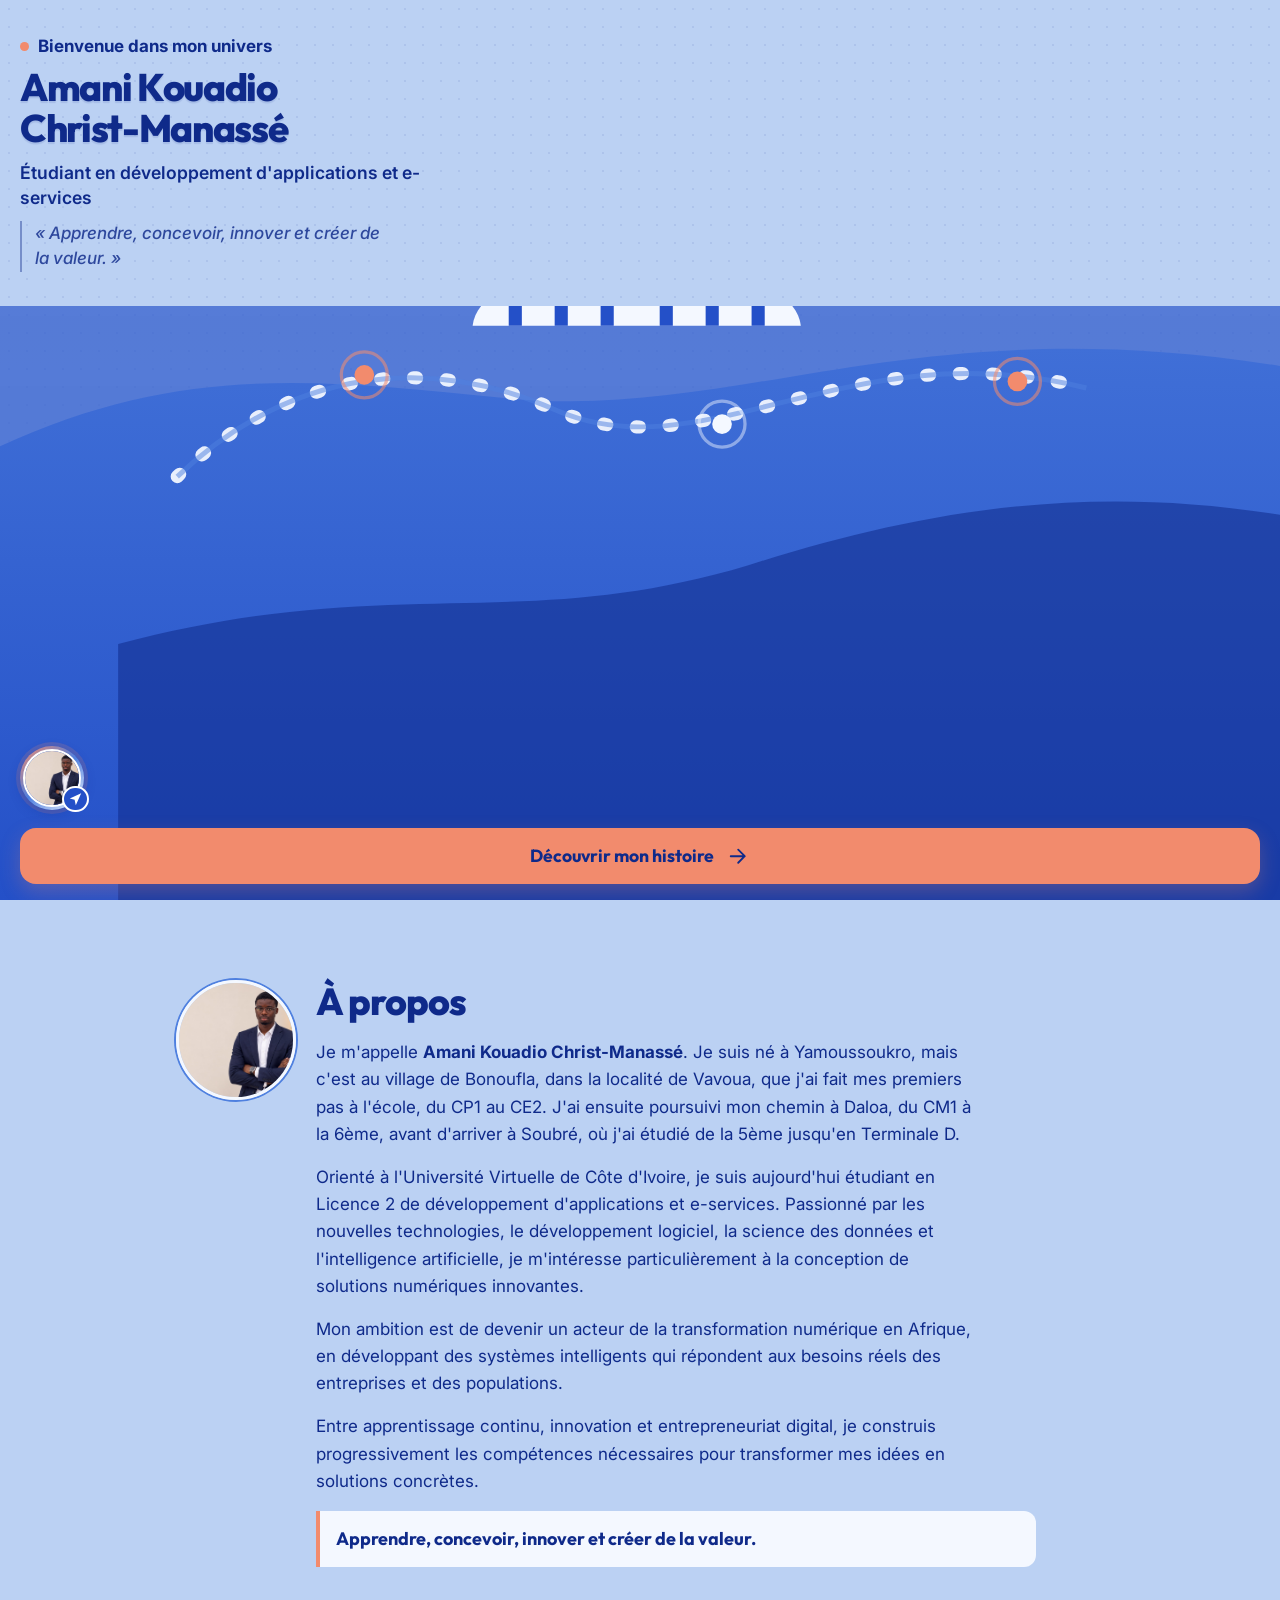
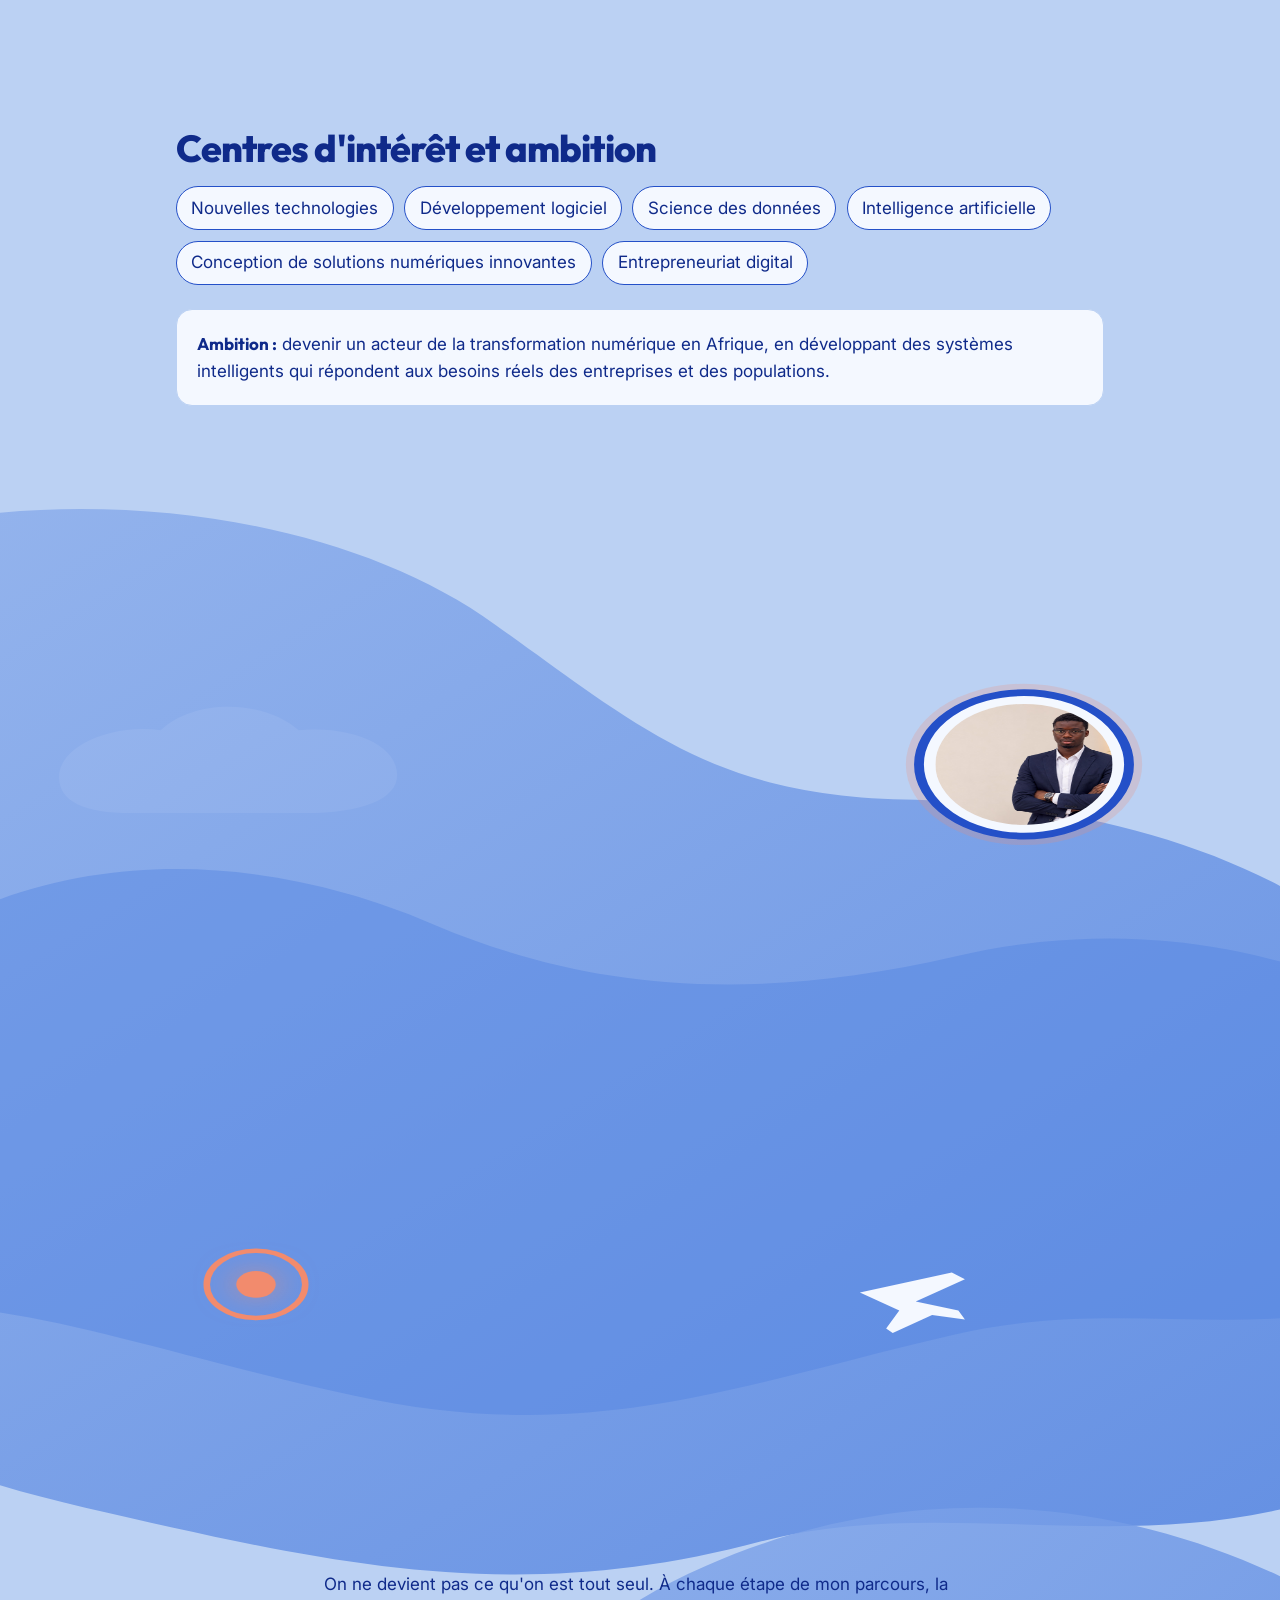
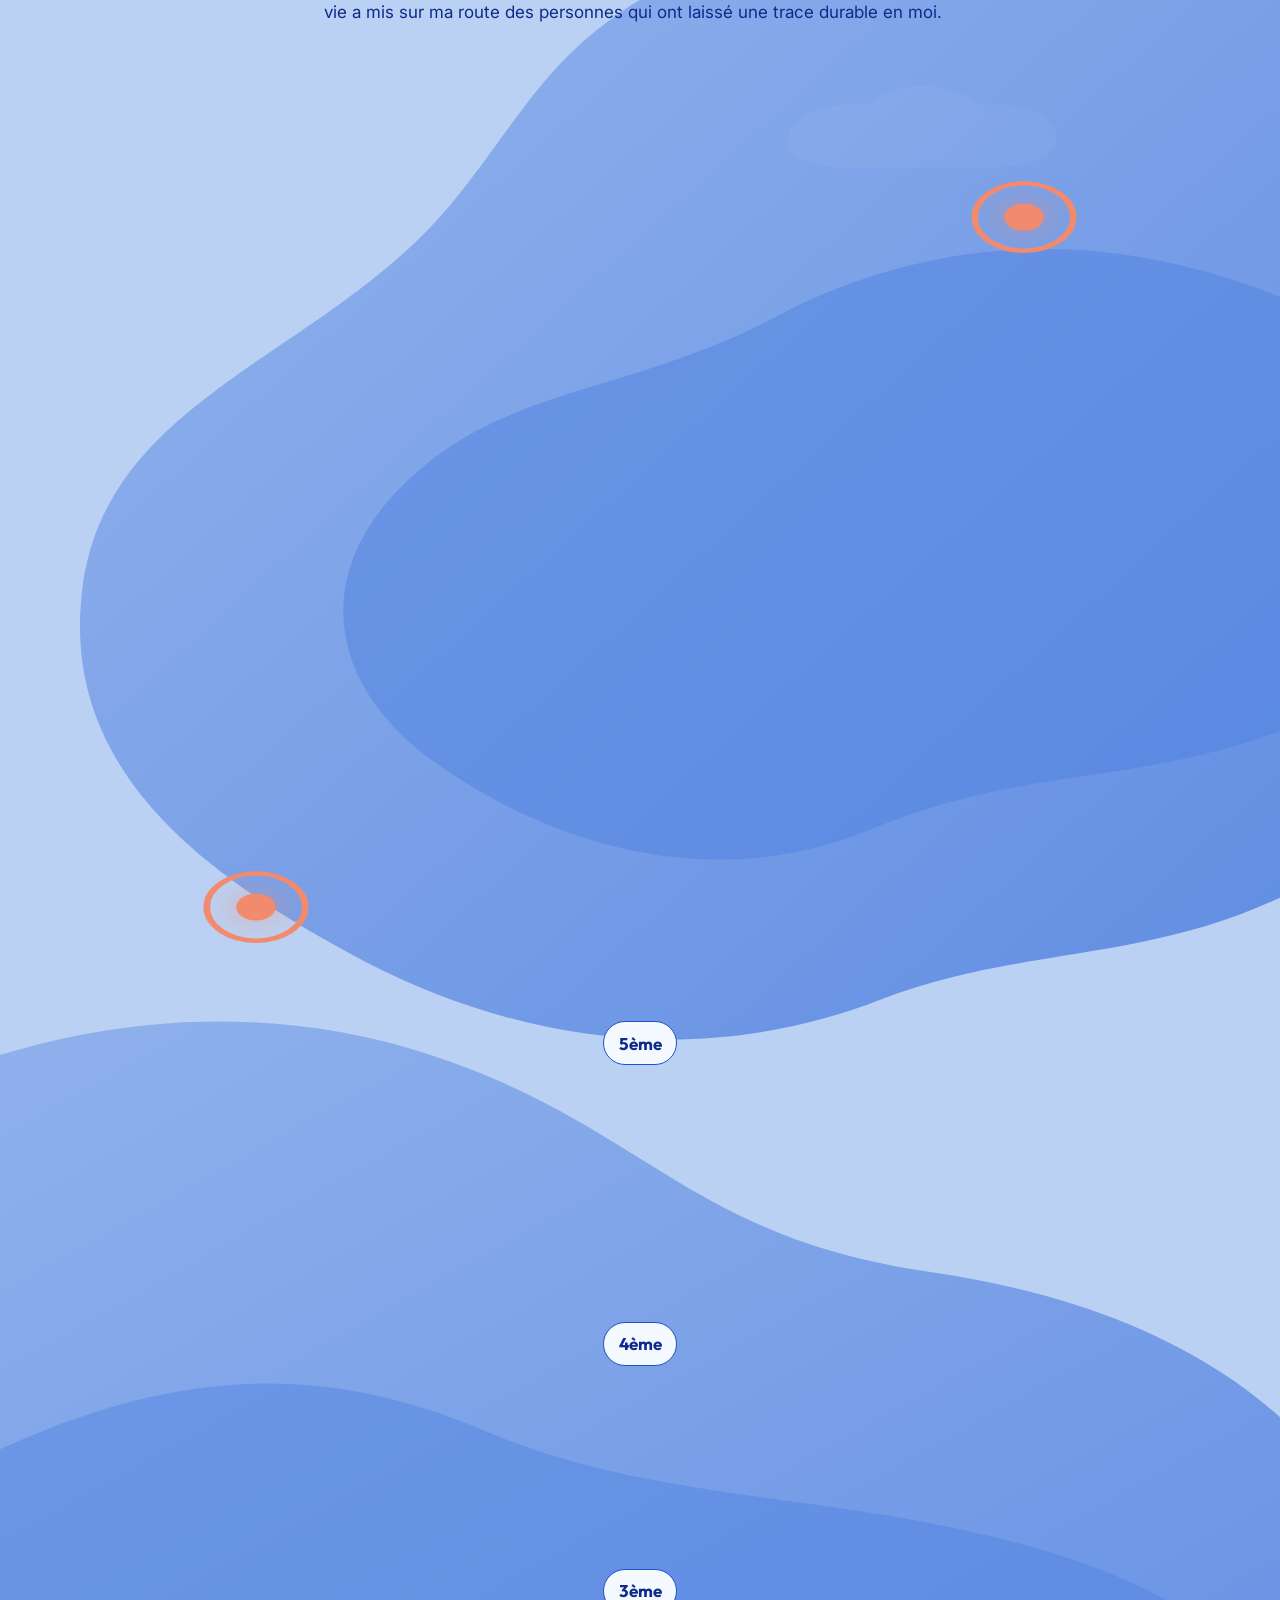
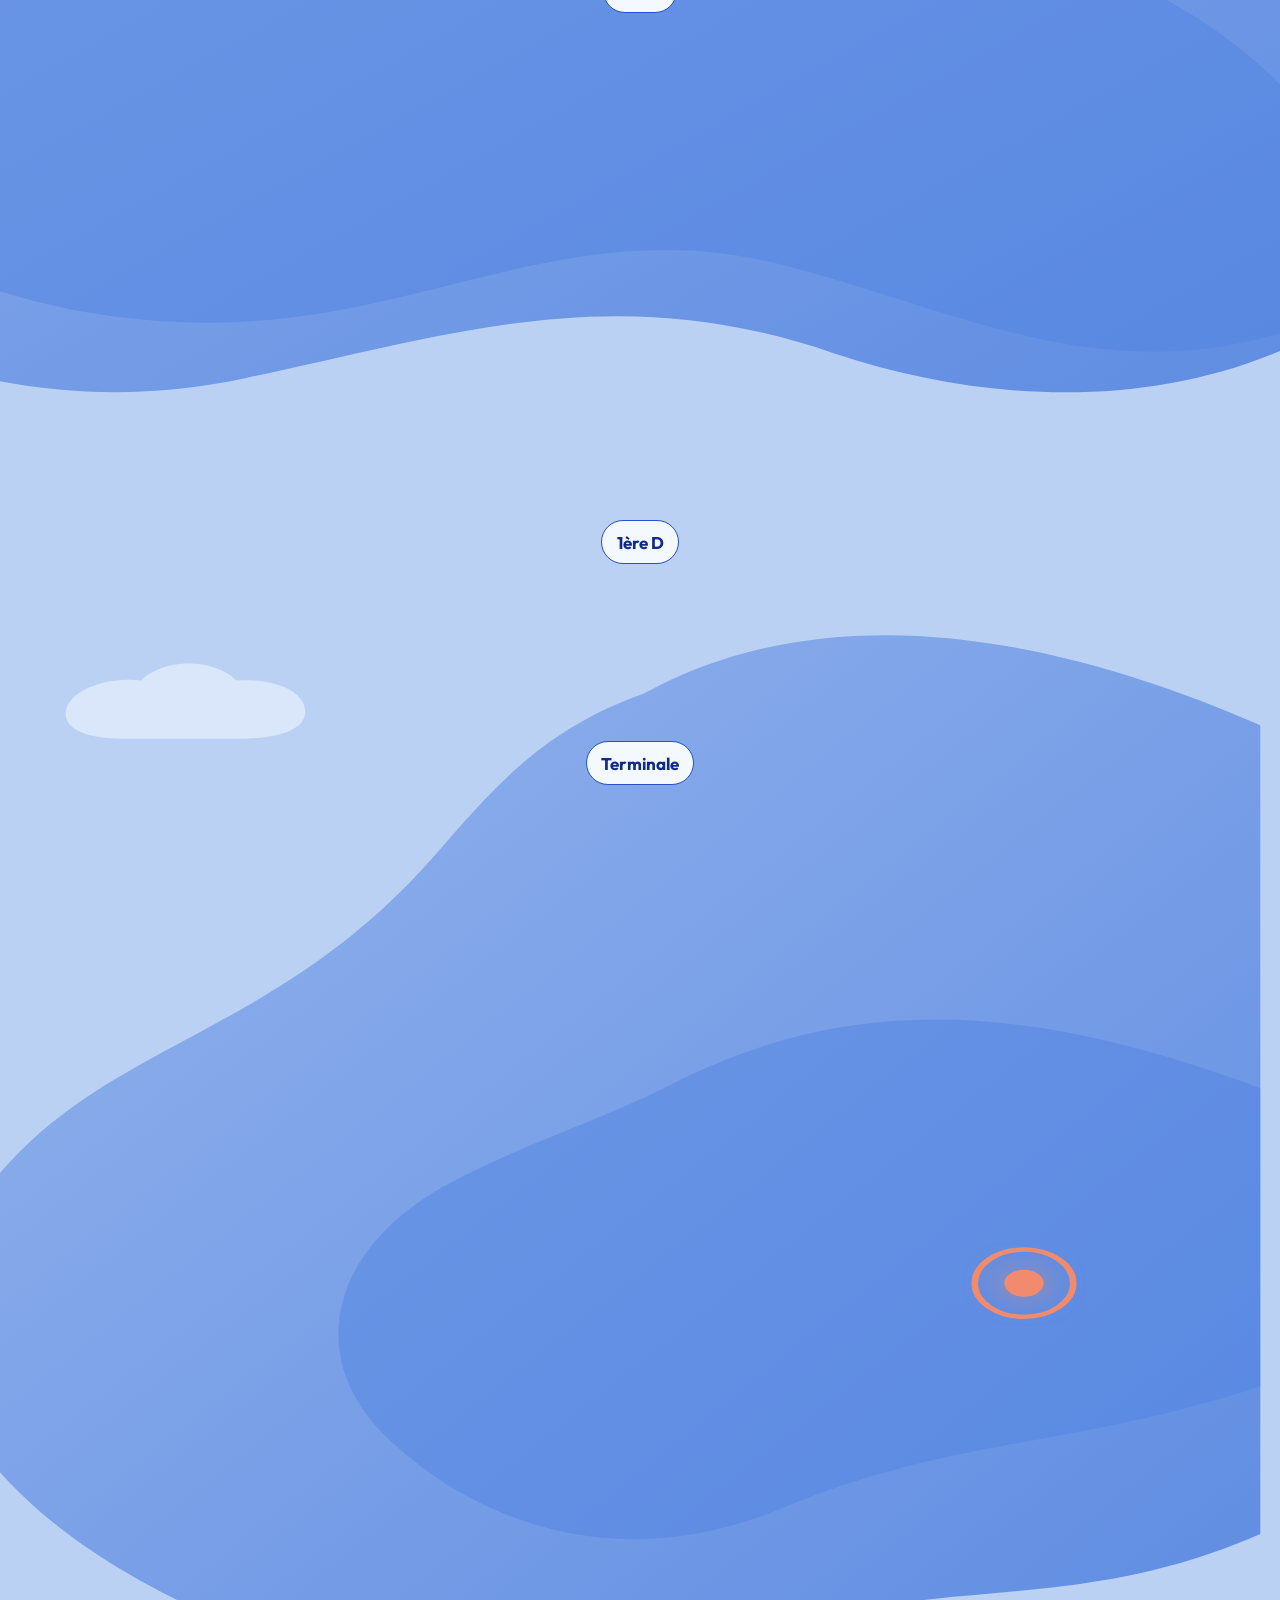
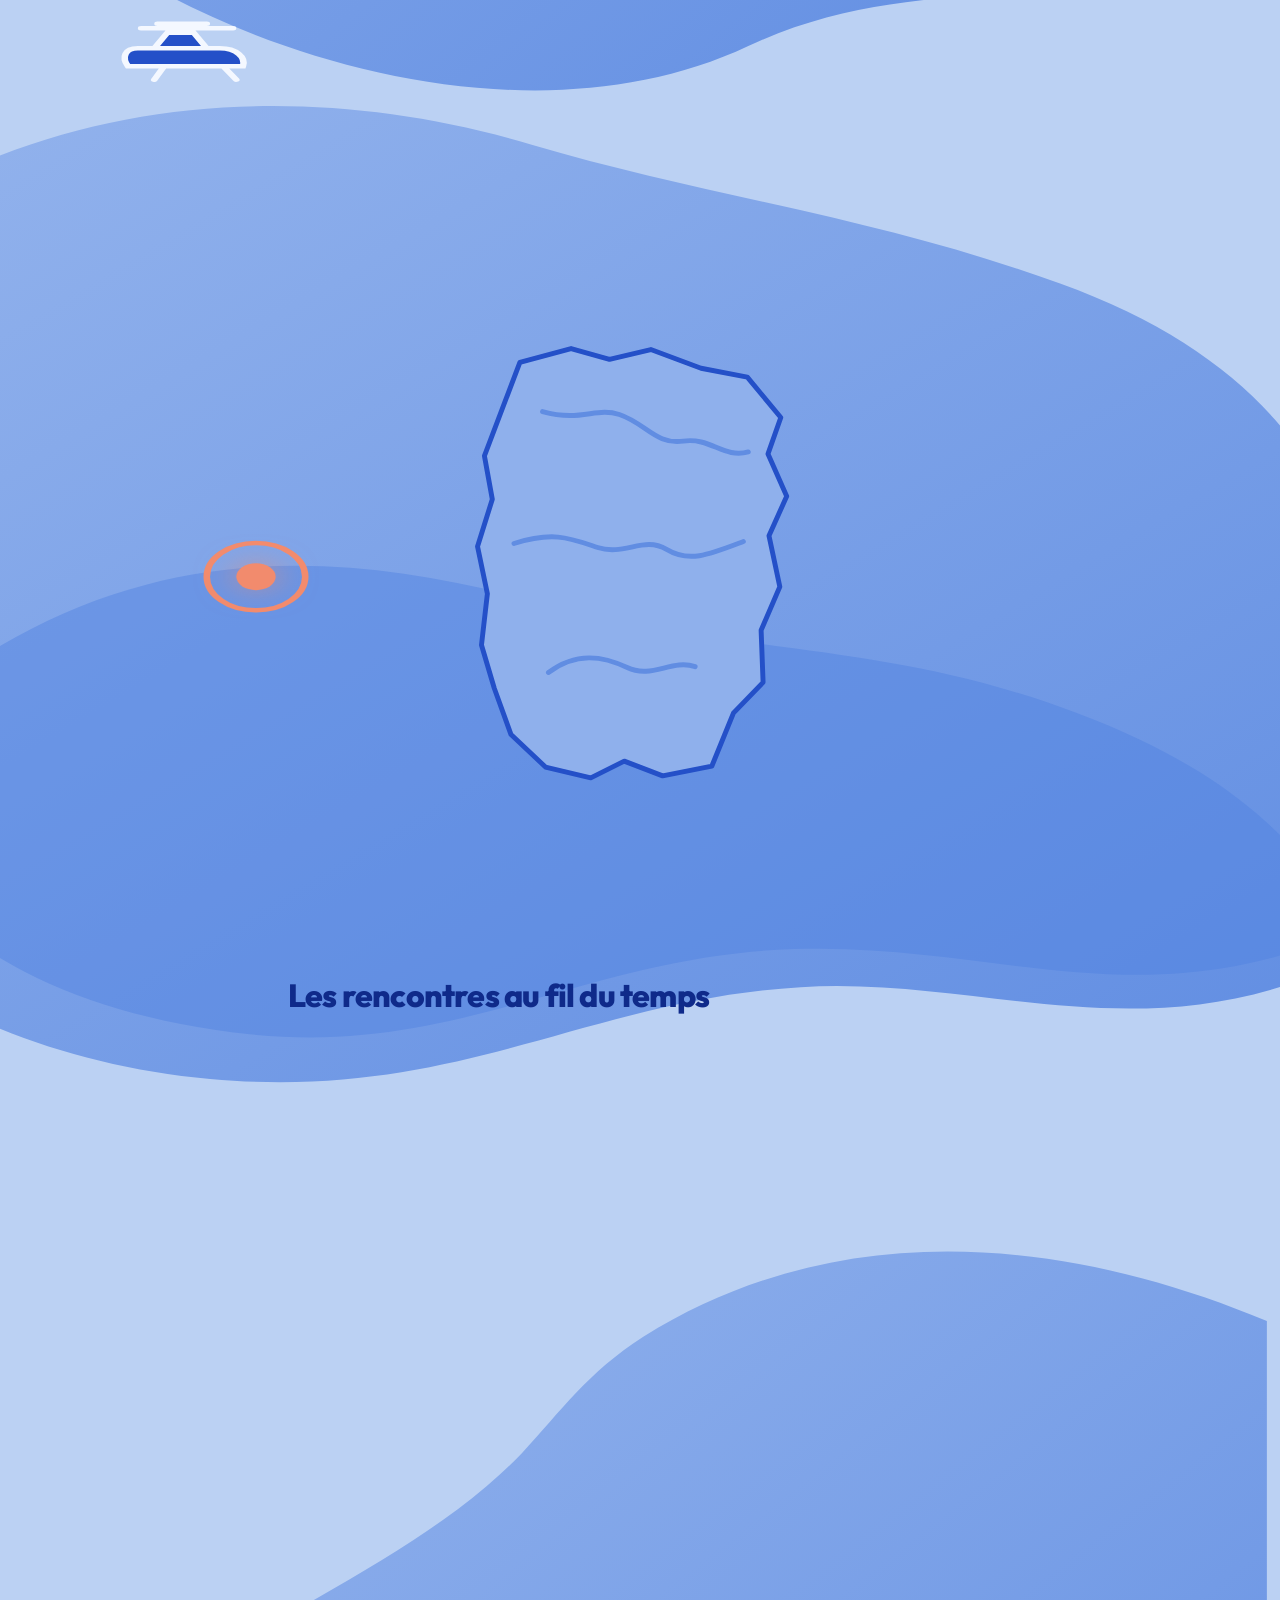
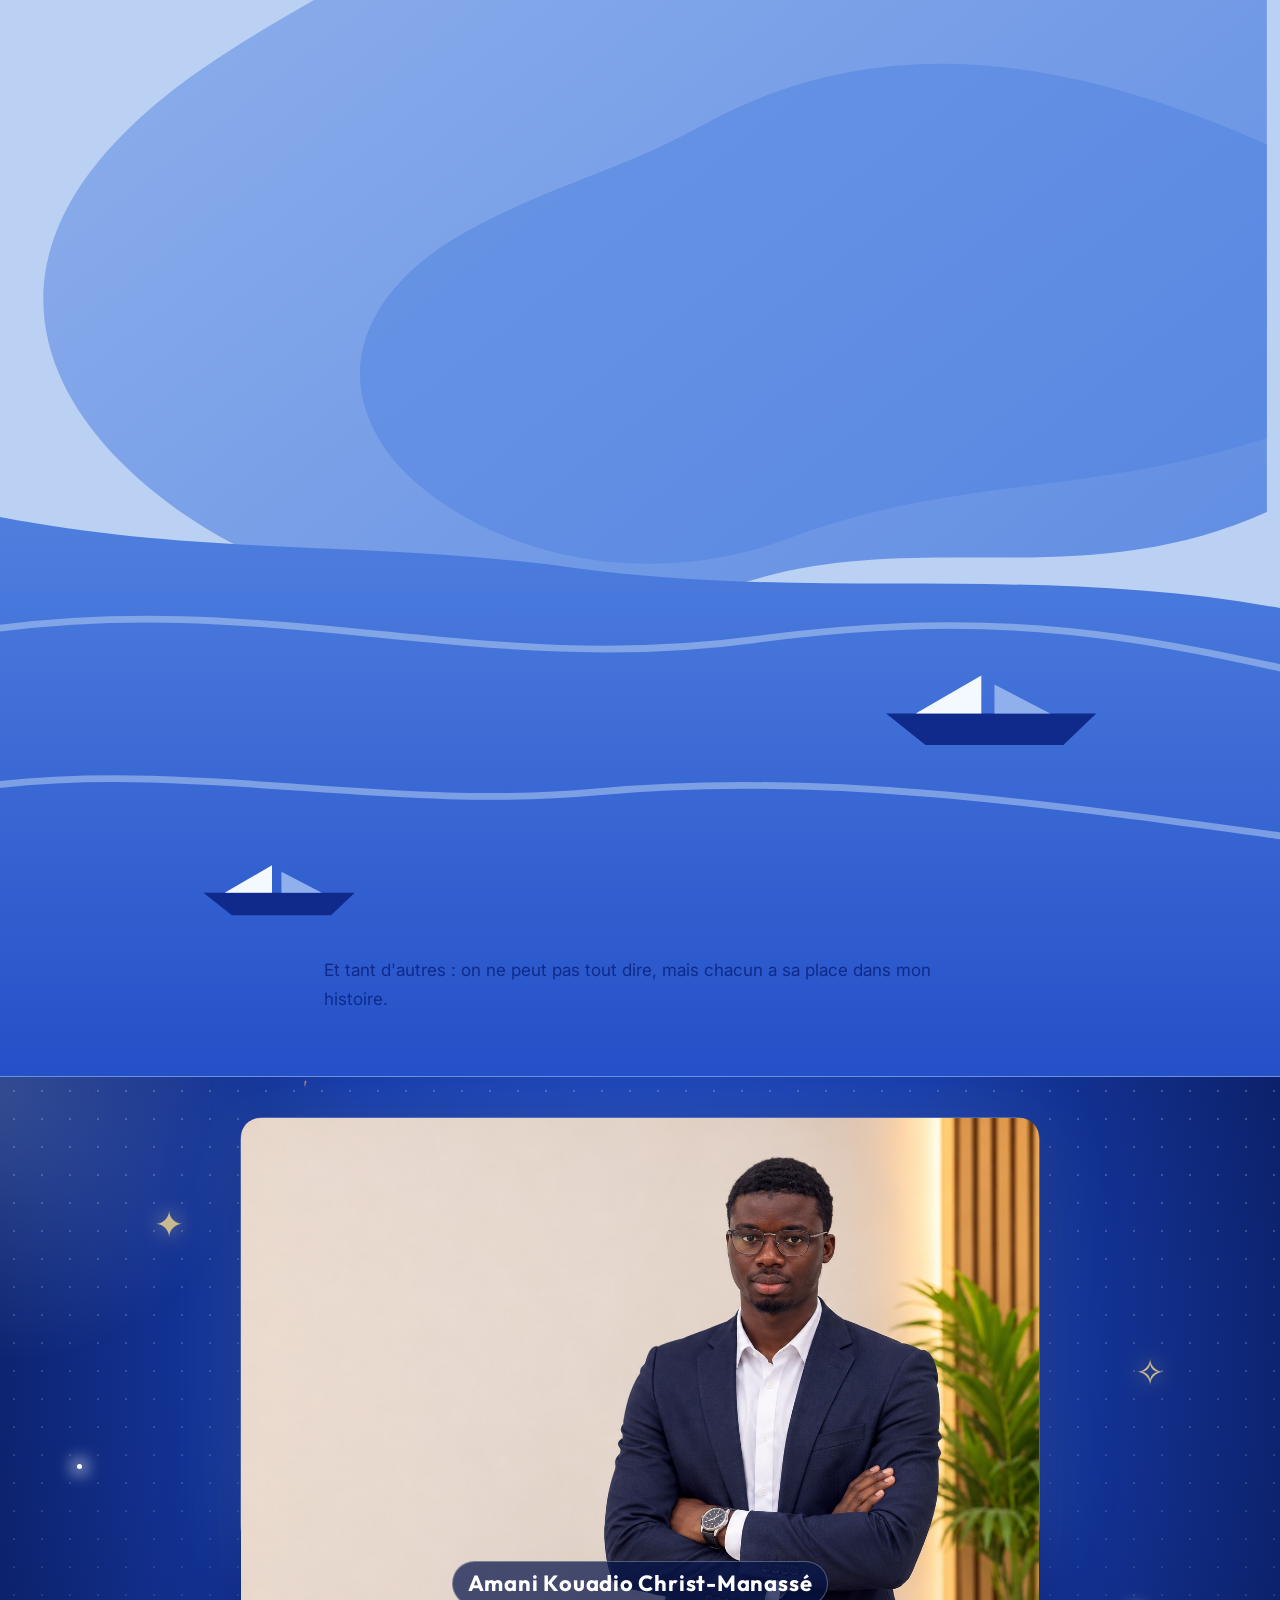
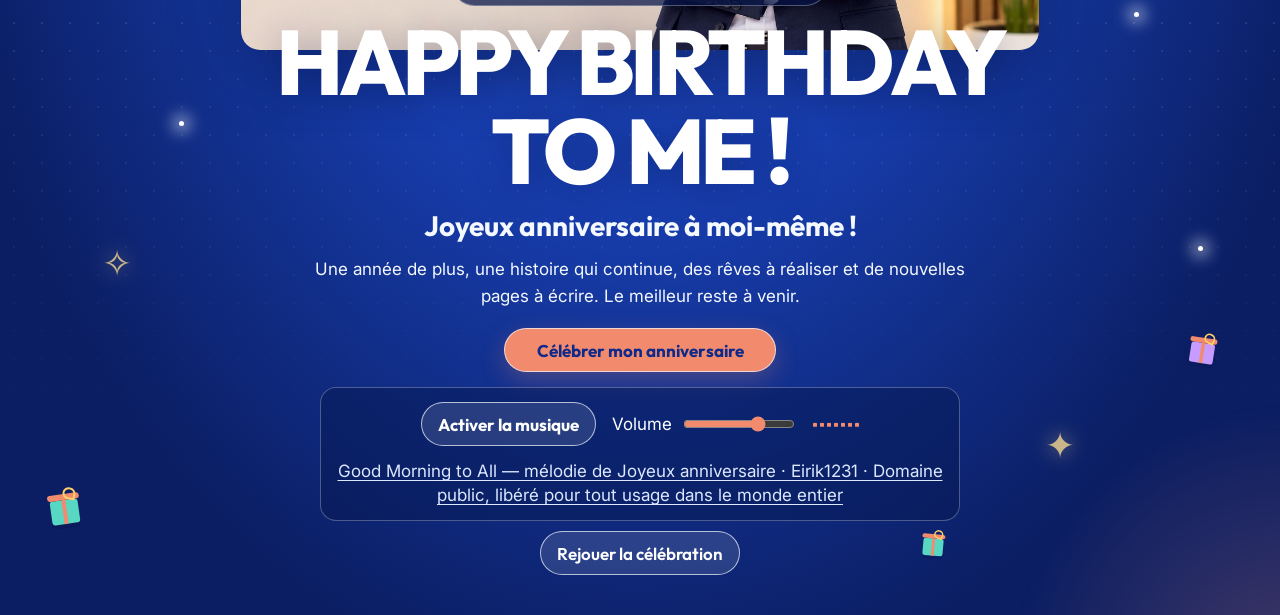
==== index.html @ a1a621ae "Update personal birthday website" ====
<!doctype html>
<html lang="fr">
  <head>
    <meta charset="utf-8">
    <meta name="viewport" content="width=device-width, initial-scale=1">
    <meta name="theme-color" content="#BBD1F3">
    <meta name="description" content="Le portfolio d’Amani Kouadio Christ-Manassé, étudiant en développement d’applications et e-services.">
    <title>Amani Kouadio Christ-Manassé — Mon univers</title>
    <link rel="icon" type="image/svg+xml" href="assets/favicons/favicon.svg">
    <link rel="icon" type="image/png" sizes="32x32" href="assets/favicons/favicon-32.png">
    <link rel="apple-touch-icon" sizes="180x180" href="assets/favicons/apple-touch-icon.png">
    <link rel="icon" type="image/png" sizes="192x192" href="assets/favicons/icon-192.png">
    <link rel="icon" type="image/png" sizes="512x512" href="assets/favicons/icon-512.png">
    <link rel="stylesheet" href="style.css">
    <script src="vendor/gsap.min.js" defer></script>
    <script src="vendor/ScrollTrigger.min.js" defer></script>
    <script src="vendor/MotionPathPlugin.min.js" defer></script>
    <script src="data/contenu.js" defer></script>
    <script src="data/personnes.js" defer></script>
    <script src="script.js" defer></script>
  </head>
  <body>
    <main class="welcome" id="accueil">
      <div class="sky-grain" aria-hidden="true"></div>

      <section class="intro" aria-labelledby="hero-title">
        <p class="welcome-line"><span aria-hidden="true"></span>Bienvenue dans mon univers</p>
        <h1 id="hero-title">Amani Kouadio<br>Christ-Manassé</h1>
        <p class="subtitle">Étudiant en développement d'applications et e-services</p>
        <p class="motto">« Apprendre, concevoir, innover et créer de la valeur. »</p>
      </section>

      <svg class="opening-map" viewBox="0 0 390 600" preserveAspectRatio="xMidYMax slice" aria-hidden="true">
        <defs>
          <linearGradient id="skyFade" x1="195" y1="0" x2="195" y2="600" gradientUnits="userSpaceOnUse">
            <stop stop-color="var(--sky)" stop-opacity="0"/>
            <stop offset=".58" stop-color="var(--sky)" stop-opacity=".2"/>
            <stop offset="1" stop-color="var(--land)" stop-opacity=".34"/>
          </linearGradient>
          <linearGradient id="landFade" x1="195" y1="340" x2="195" y2="600" gradientUnits="userSpaceOnUse">
            <stop stop-color="var(--land)"/>
            <stop offset="1" stop-color="var(--deep)"/>
          </linearGradient>
        </defs>
        <rect width="390" height="600" fill="url(#skyFade)"/>
        <g class="cloud cloud-one" fill="var(--map-white)" opacity=".72" aria-hidden="true">
          <path d="M38 132c0-10 11-17 23-16 7-10 22-10 30 0 13-2 22 5 22 14 0 8-8 12-20 12H54c-10 0-16-3-16-10Z"/>
        </g>
        <g class="cloud cloud-two" fill="var(--map-white)" opacity=".48" aria-hidden="true">
          <path d="M264 190c0-8 8-13 18-12 6-8 18-8 24 0 10-1 17 4 17 11 0 6-6 9-15 9h-31c-8 0-13-3-13-8Z"/>
        </g>
        <g class="aircraft" transform="translate(298 93)" fill="var(--map-white)" aria-hidden="true">
          <path d="m0 10 26-9 4 3-14 10 12 3 2 4-9-1-12 8-2-2 4-8L0 10Z"/>
          <path d="m-26 18 22-5" fill="none" stroke="var(--map-white)" stroke-dasharray="3 4" stroke-width="1.5" opacity=".65"/>
        </g>

        <path d="M-30 432c58-32 103-20 174-34 84-16 160 13 277-9v211H-30V432Z" fill="var(--deep)" opacity=".65"/>
        <path d="M-25 475c66-39 111-35 178-28 78 8 132-34 267-4v157H-25V475Z" fill="url(#landFade)"/>
        <path d="M36 522c83-22 122-3 192-24 51-16 105-27 175-13v115H36V522Z" fill="var(--night)" opacity=".55"/>

        <g class="basilica" transform="translate(194 314)" aria-hidden="true">
          <path d="M-50 111h100c-1-8-10-13-23-16h-54c-13 3-22 8-23 16Z" fill="var(--map-white)"/>
          <path d="M-37 100v11m14-11v11m14-11v11m18-11v11m14-11v11m14-11v11" stroke="var(--deep)" stroke-width="4"/>
          <path d="M-34 97c0-34 68-34 68 0v4h-68v-4Z" fill="var(--map-white)"/>
          <path d="M-18 100c0-26 36-26 36 0" fill="none" stroke="var(--sky)" stroke-width="5"/>
          <path d="M-4 64h8v9h-8z" fill="var(--map-white)"/>
          <circle cy="59" r="3" fill="var(--signal)"/>
          <path d="M-1 43h2v5h5v2H1v5h-2v-5h-5v-2h5v-5Z" fill="var(--map-white)"/>
        </g>

        <path d="M54 471c36-34 78-37 116-20 45 19 89-25 161-7" fill="none" stroke="var(--map-white)" stroke-width="4" stroke-linecap="round" stroke-dasharray="1 9" opacity=".94"/>
        <path d="M54 471c36-34 78-37 116-20 45 19 89-25 161-7" fill="none" stroke="var(--land)" stroke-width="1.5" opacity=".5"/>
        <g class="beacons" aria-hidden="true">
          <circle cx="111" cy="440" r="3" fill="var(--signal)"/><circle cx="111" cy="440" r="7" fill="none" stroke="var(--signal)" opacity=".55"/>
          <circle cx="220" cy="455" r="3" fill="var(--map-white)"/><circle cx="220" cy="455" r="7" fill="none" stroke="var(--map-white)" opacity=".45"/>
          <circle cx="310" cy="442" r="3" fill="var(--signal)"/><circle cx="310" cy="442" r="7" fill="none" stroke="var(--signal)" opacity=".55"/>
        </g>
      </svg>

      <div class="departure" id="depart">
        <div class="portrait-wrap">
          <img class="portrait" src="img/manasse.jpeg" alt="Portrait d’Amani Kouadio Christ-Manassé" width="72" height="72">
          <span class="compass" aria-hidden="true">
            <svg viewBox="0 0 24 24"><path d="M3 11 22 2l-9 20-2-9-8-2Z"/></svg>
          </span>
        </div>
      </div>

      <a class="discover" href="#a-propos">
        <span>Découvrir mon histoire</span>
        <svg aria-hidden="true" viewBox="0 0 24 24"><path d="M4 12h15m-7-7 7 7-7 7"/></svg>
      </a>
    </main>

    <section class="about-section reveal" id="a-propos" aria-labelledby="about-heading">
      <div class="about-layout">
        <img class="about-portrait" src="img/manasse.jpeg" alt="Amani Kouadio Christ-Manassé" width="120" height="120" loading="lazy">
        <div class="about-copy">
          <h2 id="about-heading">À propos</h2>
          <div id="bio-paragraphs"></div>
          <p class="about-motto" id="about-motto"></p>
        </div>
      </div>
    </section>

    <section class="interests-section reveal" aria-labelledby="interests-heading">
      <div class="interests-layout">
        <h2 id="interests-heading">Centres d'intérêt et ambition</h2>
        <ul class="interest-list" id="interest-list"></ul>
        <aside class="ambition-card" aria-label="Ambition">
          <p><strong>Ambition :</strong> <span id="ambition-text"></span></p>
        </aside>
      </div>
    </section>

    <section class="journey" id="parcours" aria-labelledby="journey-heading" tabindex="-1">
      <h2 class="visually-hidden" id="journey-heading">Parcours</h2>
      <svg class="journey-art" viewBox="0 0 390 3120" preserveAspectRatio="none" aria-hidden="true">
        <defs>
          <linearGradient id="island-shade" x1="0" y1="0" x2="1" y2="1">
            <stop stop-color="var(--island-light)"/>
            <stop offset="1" stop-color="var(--land)"/>
          </linearGradient>
          <linearGradient id="sea-shade" x1="0" y1="0" x2="0" y2="1">
            <stop stop-color="var(--land)"/>
            <stop offset="1" stop-color="var(--deep)"/>
          </linearGradient>
          <clipPath id="traveler-clip"><circle r="27"/></clipPath>
        </defs>
        <rect width="390" height="3120" fill="var(--sky)"/>
        <g class="map-cloud cloud-drift-a" fill="var(--map-white)" opacity=".8">
          <path d="M18 130c0-14 16-24 31-21 10-14 31-14 42 0 17-2 30 7 30 20 0 11-11 17-28 17H40c-14 0-22-5-22-16Z"/>
        </g>
        <g class="map-cloud cloud-drift-b" fill="var(--map-white)" opacity=".6">
          <path d="M240 560c0-11 13-18 25-16 7-11 25-11 34 0 14-2 23 6 23 15 0 9-9 13-22 13h-41c-11 0-19-4-19-12Z"/>
        </g>
        <g class="map-cloud cloud-drift-c" fill="var(--map-white)" opacity=".55">
          <path d="M20 1530c0-10 12-17 23-15 7-10 22-10 29 0 12-1 21 5 21 14 0 8-8 12-20 12H37c-10 0-17-4-17-11Z"/>
        </g>

        <g class="island-shapes">
          <path d="M-68 34C7-7 99 7 151 62c45 47 67 77 128 78 60 2 121 31 148 82v215c-67 51-133 10-195 34-76 30-134 9-206-15-53-18-87-42-112-87V95Z" fill="url(#island-shade)" opacity=".82"/>
          <path d="M-28 204c54-48 114-37 159-9 43 27 92 38 160 15 53-18 100-5 148 30v116c-53 31-94 4-149 23-65 22-110 50-182 27-65-20-110-49-157-38Z" fill="var(--land)" opacity=".42"/>

          <path d="M215 482c71-46 142-25 191 17v386c-48 44-91 32-137 58-54 31-109 20-157-16-56-43-93-91-87-166 7-87 73-104 112-172 24-42 31-77 78-107Z" fill="url(#island-shade)" opacity=".85"/>
          <path d="M241 635c64-45 121-26 165 5v174c-56 37-89 22-140 53-51 31-100 5-133-29-34-35-38-86-9-126 31-44 69-38 117-77Z" fill="var(--land)" opacity=".48"/>

          <path d="M-66 1018c52-59 129-83 197-50 65 31 79 82 153 97 65 14 107 52 130 107v177c-48 47-109 45-160 20-67-34-117-8-179 11-63 20-119-10-159-53-50-54-40-142 18-201Z" fill="url(#island-shade)" opacity=".85"/>
          <path d="M-18 1157c61-47 110-56 166-21 50 31 100 27 157 48 50 18 77 48 97 85v85c-63 36-110-5-165-25-61-22-104 22-164 26-57 4-113-27-132-69-22-47-7-96 41-129Z" fill="var(--land)" opacity=".45"/>

          <path d="M196 1521c57-46 127-25 188 14v361c-61 39-105 15-156 50-55 38-126 16-176-22-62-46-91-113-57-180 33-65 82-67 130-139 19-29 34-65 71-84Z" fill="url(#island-shade)" opacity=".86"/>
          <path d="M209 1692c50-35 102-35 175 5v133c-58 28-92 22-145 54-53 33-97 3-121-31-25-35-18-83 17-112 25-20 48-29 74-49Z" fill="var(--land)" opacity=".45"/>

          <path d="M-46 2032c59-64 137-73 208-42 53 23 105 32 161 62 51 27 76 68 89 119v182c-62 45-112 8-168 13-66 6-105 51-180 41-74-10-131-68-144-133-15-78-13-175 34-242Z" fill="url(#island-shade)" opacity=".84"/>
          <path d="M-14 2227c59-61 118-56 175-34 68 27 110 17 173 54 44 26 63 57 78 93-64 42-108 6-170 9-64 3-102 48-166 38-59-9-98-45-110-87-8-29 0-52 20-73Z" fill="var(--land)" opacity=".44"/>

          <path d="M196 2522c58-53 126-46 190-7v353c-56 37-105 7-158 31-62 28-130 12-171-29-43-43-60-103-25-162 34-57 90-78 127-134 12-19 20-36 37-52Z" fill="url(#island-shade)" opacity=".84"/>
          <path d="M212 2697c52-43 108-36 174 7v131c-57 27-93 16-146 45-50 27-99 1-120-35-20-36-10-76 22-102 26-21 48-28 70-46Z" fill="var(--land)" opacity=".48"/>
        </g>

        <path d="M-20 2864c74 26 126 15 195 29 82 16 151-5 235 24v203H-20v-256Z" fill="url(#sea-shade)"/>
        <path d="M-10 2922c90-21 153 20 240 3 66-13 109-5 170 16M-12 2992c65-15 127 10 194 1 71-10 145 7 225 23" fill="none" stroke="var(--sea-line)" stroke-width="3" stroke-linecap="round" opacity=".52"/>

        <g transform="translate(262 350)" fill="var(--map-white)">
          <g class="ambient-plane">
            <path d="m0 10 28-9 4 3-15 10 13 4 2 4-10-2-12 8-2-2 4-8L0 10Z"/>
          </g>
        </g>
        <g transform="translate(35 1930)" fill="var(--deep)" stroke="var(--map-white)" stroke-width="2">
          <g class="ambient-heli">
            <path d="M7 17h25c5 0 8 4 7 8H4c-2-4-1-8 3-8Zm9-7h8l4 7H12l4-7Zm-3-4h15M8 8h28M15 25l-3 6m21-6 4 6" stroke-linecap="round"/>
          </g>
        </g>
        <g transform="translate(270 2940)">
          <g class="ambient-boat boat-rock">
            <path d="M0 18h64l-10 14H12L0 18Z" fill="var(--night)"/>
            <path d="M29 1v17H9L29 1Z" fill="var(--map-white)"/>
            <path d="M33 5v13h17L33 5Z" fill="var(--island-light)"/>
          </g>
        </g>
        <g transform="translate(62 3025) scale(.72)">
          <g class="ambient-boat boat-rock boat-second">
            <path d="M0 18h64l-10 14H12L0 18Z" fill="var(--night)"/>
            <path d="M29 1v17H9L29 1Z" fill="var(--map-white)"/>
            <path d="M33 5v13h17L33 5Z" fill="var(--island-light)"/>
          </g>
        </g>

        <path id="journey-route" class="journey-route" d="M310 260C310 480 78 535 78 780S312 1055 312 1300 78 1575 78 1820 312 2095 312 2340 78 2615 78 2860"/>

        <g id="waypoints" class="waypoints" fill="var(--signal)">
          <circle cx="310" cy="260" r="6"/><circle cx="78" cy="780" r="6"/>
          <circle cx="312" cy="1300" r="6"/><circle cx="78" cy="1820" r="6"/>
          <circle cx="312" cy="2340" r="6"/><circle cx="78" cy="2860" r="6"/>
        </g>
        <g id="waypoint-rings" class="waypoint-rings" fill="none" stroke="var(--signal)">
          <circle cx="310" cy="260" r="15"/><circle cx="78" cy="780" r="15"/>
          <circle cx="312" cy="1300" r="15"/><circle cx="78" cy="1820" r="15"/>
          <circle cx="312" cy="2340" r="15"/><circle cx="78" cy="2860" r="15"/>
        </g>

        <g class="traveler" id="traveler" transform="translate(310 260)">
          <circle r="36" fill="var(--signal)" opacity=".22" class="traveler-halo"/>
          <circle r="32" fill="var(--map-white)" stroke="var(--deep)" stroke-width="3"/>
          <image href="img/manasse.jpeg" x="-27" y="-27" width="54" height="54" preserveAspectRatio="xMidYMid slice" clip-path="url(#traveler-clip)"/>
        </g>
      </svg>

      <div class="journey-stops">
        <article class="journey-stop stop-right" data-step="0" data-route-x="0.8">
          <div class="stop-card">
            <svg class="stop-vignette" viewBox="0 0 120 82" aria-hidden="true"><path d="M7 72h106"/><path d="M26 67h68l-8-8H34l-8 8Z"/><path d="M38 58c0-19 44-19 44 0v4H38v-4Z"/><path d="M51 58c0-13 18-13 18 0"/><path d="M58 36h4v8h-4z"/><path d="M60 22v13m-8-8h16"/></svg>
            <h3 class="stop-title">Yamoussoukro</h3>
            <p class="stop-period">Naissance</p>
            <img class="stop-portrait" src="img/manasse.jpeg" alt="Amani Kouadio Christ-Manassé" loading="lazy" width="64" height="64">
          </div>
        </article>
        <article class="journey-stop stop-left" data-step="1" data-route-x="0.2">
          <div class="stop-card">
            <svg class="stop-vignette" viewBox="0 0 120 82" aria-hidden="true"><path d="M8 70h104"/><path d="m19 49 20-16 21 16v20H19V49Zm42 3 17-14 22 14v17H61V52Z"/><path d="M29 70V55h12v15m28 0V57h12v13m15-24v11"/><path d="M8 37c10-9 17-8 25-2m67-9c8-6 13-5 19-1"/></svg>
            <h3 class="stop-title">Bonoufla</h3>
            <p class="stop-period">CP1 au CE2</p>
            <img class="stop-portrait" src="img/manasse.jpeg" alt="Amani Kouadio Christ-Manassé" loading="lazy" width="64" height="64">
          </div>
        </article>
        <p class="encounter-intro" id="encounter-introduction"></p>
        <article class="journey-stop stop-right journey-stop--people" data-step="2" data-route-x="0.8" data-stage="daloa">
          <div class="stop-card">
            <svg class="stop-vignette" viewBox="0 0 120 82" aria-hidden="true"><path d="M8 70h104"/><path d="m22 70 12-30h48l14 30H22Z"/><path d="M39 40c0-10 8-17 17-17s17 7 17 17m-24 0V29m14 11V29m-9 22h5v7h-5z"/><path d="M19 31c7-7 14-9 21-7m41-6c8 0 14 3 18 8"/></svg>
            <h3 class="stop-title">Daloa</h3>
            <p class="stop-period">CM1 à la 6ème</p>
            <img class="stop-portrait" src="img/manasse.jpeg" alt="Amani Kouadio Christ-Manassé" loading="lazy" width="64" height="64">
          </div>
          <div class="person-list" data-stage="daloa"></div>
        </article>
        <article class="journey-stop stop-left journey-stop--people" data-step="3" data-route-x="0.2" data-stage="soubre">
          <div class="stop-card">
            <svg class="stop-vignette" viewBox="0 0 120 82" aria-hidden="true"><path d="M8 70h104"/><path d="M16 55h88v15H16z"/><path d="M26 55V31h68v24M37 39h12v16H37zm22 0h12v16H59zm22 0h8v16h-8"/><path d="M12 28c18-8 33-6 47 0s29 5 49-3M12 19c12-5 25-5 35 0"/></svg>
            <h3 class="stop-title">Soubré</h3>
            <p class="stop-period">5ème à la Terminale D</p>
            <img class="stop-portrait" src="img/manasse.jpeg" alt="Amani Kouadio Christ-Manassé" loading="lazy" width="64" height="64">
          </div>
          <div class="person-groups" data-stage="soubre"></div>
        </article>
        <article class="journey-stop stop-right" data-step="4" data-route-x="0.8">
          <div class="stop-card">
            <svg class="stop-vignette" viewBox="0 0 120 82" aria-hidden="true"><path d="M8 70h104"/><rect x="20" y="18" width="80" height="49" rx="5"/><path d="M28 26h64v32H28zM48 74h24m-12-7v7"/><circle cx="45" cy="42" r="4"/><circle cx="60" cy="42" r="4"/><circle cx="75" cy="42" r="4"/></svg>
            <h3 class="stop-title">UVCI</h3>
            <p class="stop-period">Licence 2</p>
            <img class="stop-portrait" src="img/manasse.jpeg" alt="Amani Kouadio Christ-Manassé" loading="lazy" width="64" height="64">
          </div>
        </article>
        <article class="journey-stop stop-left journey-stop--global" data-step="5" data-route-x="0.2" data-stage="ailleurs">
          <div class="stop-card">
            <svg class="stop-vignette" viewBox="0 0 120 82" aria-hidden="true"><path d="M8 68c22-8 37-4 57 0s34 4 47-1v15H8V68Z"/><path d="M22 61c10-14 24-17 34-8 9 8 18 9 28 0s19-9 29-1"/><circle cx="28" cy="28" r="4"/><circle cx="56" cy="20" r="4"/><circle cx="83" cy="30" r="4"/><circle cx="103" cy="17" r="4"/></svg>
            <h3 class="stop-title">Un peu partout en Côte d'Ivoire</h3>
            <p class="stop-period">2025 et 2026</p>
            <img class="stop-portrait" src="img/manasse.jpeg" alt="Amani Kouadio Christ-Manassé" loading="lazy" width="64" height="64">
          </div>
          <div class="country-map" id="country-map" role="group" aria-label="Repères des rencontres à travers la Côte d'Ivoire">
            <svg class="country-silhouette" viewBox="0 0 390 520" aria-hidden="true">
              <path d="M73 42 125 28l39 11 42-10 51 19 47 9 34 41-13 37 19 43-18 40 11 52-19 44 2 53-30 31-22 54-50 10-39-15-34 17-46-11-35-33-17-47-13-44 6-52-10-48 15-48-8-44Z" fill="var(--island-light)" stroke="var(--deep)" stroke-width="5" stroke-linejoin="round"/>
              <path d="M96 92c40 11 54-5 78 3 27 9 37 31 65 27s41 18 66 11M67 226c41-13 58-5 85 4s47-12 70 2 44 5 78-8M102 357c28-21 55-17 80-5s45-9 69-1" fill="none" stroke="var(--land)" stroke-width="5" stroke-linecap="round" opacity=".72"/>
            </svg>
            <div class="global-beacons" id="global-beacons"></div>
          </div>
          <section class="global-timeline" aria-labelledby="global-timeline-heading">
            <h3 class="global-timeline-heading" id="global-timeline-heading">Les rencontres au fil du temps</h3>
            <div class="global-people-list" id="global-people-list"></div>
          </section>
        </article>
        <p class="encounter-conclusion" id="encounter-conclusion"></p>
      </div>
    </section>

    <section class="birthday-finale" id="happy-birthday" aria-labelledby="birthday-title">
      <div class="birthday-glow birthday-glow--one" aria-hidden="true"></div>
      <div class="birthday-glow birthday-glow--two" aria-hidden="true"></div>
      <div class="birthday-decorations" id="birthday-decorations" aria-hidden="true">
        <span class="birthday-star birthday-star--one">✦</span>
        <span class="birthday-star birthday-star--two">✧</span>
        <span class="birthday-star birthday-star--three">✦</span>
        <span class="birthday-star birthday-star--four">✧</span>
        <span class="birthday-balloon birthday-balloon--one"></span>
        <span class="birthday-balloon birthday-balloon--two"></span>
        <span class="birthday-balloon birthday-balloon--three"></span>
        <span class="birthday-balloon birthday-balloon--four"></span>
        <span class="birthday-streamer birthday-streamer--one"></span>
        <span class="birthday-streamer birthday-streamer--two"></span>
        <span class="birthday-streamer birthday-streamer--three"></span>
        <span class="birthday-gift birthday-gift--one"><i></i></span>
        <span class="birthday-gift birthday-gift--two"><i></i></span>
        <span class="birthday-gift birthday-gift--three"><i></i></span>
        <span class="birthday-spark birthday-spark--one"></span>
        <span class="birthday-spark birthday-spark--two"></span>
        <span class="birthday-spark birthday-spark--three"></span>
        <span class="birthday-spark birthday-spark--four"></span>
        <div class="birthday-confetti" id="birthday-confetti"></div>
      </div>
      <div class="birthday-content">
        <div class="birthday-portrait-wrap">
          <img class="birthday-portrait" src="img/manasse.jpeg" alt="Amani Kouadio Christ-Manassé" width="1536" height="1024" loading="lazy">
        </div>
        <p class="birthday-name">Amani Kouadio Christ-Manassé</p>
        <h2 id="birthday-title">HAPPY BIRTHDAY TO ME !</h2>
        <h3>Joyeux anniversaire à moi-même !</h3>
        <p class="birthday-message">Une année de plus, une histoire qui continue, des rêves à réaliser et de nouvelles pages à écrire. Le meilleur reste à venir.</p>
        <button class="birthday-start" id="birthday-start" type="button">Célébrer mon anniversaire</button>
        <div class="birthday-player" aria-label="Lecteur de musique d'anniversaire">
          <button class="birthday-music-toggle" id="birthday-music-toggle" type="button" aria-pressed="false">Activer la musique</button>
          <label class="birthday-volume"><span>Volume</span><input id="birthday-volume" type="range" min="0" max="1" step="0.05" value="0.7"></label>
          <div class="birthday-visualizer" id="birthday-visualizer" role="img" aria-label="Visualisation audio, inactive">
            <span></span><span></span><span></span><span></span><span></span><span></span><span></span>
          </div>
          <audio id="birthday-audio" preload="none" loop></audio>
          <p class="birthday-credit" id="birthday-credit"></p>
        </div>
        <button class="birthday-replay" id="birthday-replay" type="button">Rejouer la célébration</button>
      </div>
    </section>

    <dialog class="person-dialog" id="person-dialog" aria-label="Carte de rencontre">
      <div class="sheet-handle" aria-hidden="true"></div>
      <button class="dialog-close" type="button" aria-label="Fermer">×</button>
      <div class="dialog-person" id="dialog-person"></div>
    </dialog>
  </body>
</html>
---- style.css ----
@import url('https://fonts.googleapis.com/css2?family=Inter:wght@400;500;600;700&family=Outfit:wght@600;700;800&display=swap');

:root {
  color-scheme: light;
  --sky: #BBD1F3;
  --land: #4F80DF;
  --deep: #2450C8;
  --night: #0F2A8A;
  --ink: #0F2A8A;
  --map-white: #F4F8FF;
  --island-light: #8FB0EC;
  --sea-line: #BBD1F3;
  --route: #F4F8FF;
  --route-shadow: #2450C8;
  --stop-surface: #F4F8FF;
  --stop-border: #2450C8;
  --signal: #F28B6D;
  --grain: rgba(15, 42, 138, .10);
  --focus: #0F2A8A;
  font-family: Inter, sans-serif;
  font-synthesis: none;
  text-rendering: optimizeLegibility;
}

@media (prefers-color-scheme: dark) {
  :root {
    color-scheme: dark;
    --sky: #0B1E63;
    --land: #2450C8;
    --deep: #1E47B8;
    --night: #07164A;
    --ink: #FFFFFF;
    --map-white: #14307F;
    --island-light: #2450C8;
    --sea-line: #8FB0EC;
    --route: #F4F8FF;
    --route-shadow: #1E47B8;
    --stop-surface: #14307F;
    --stop-border: #1E47B8;
    --grain: rgba(255, 255, 255, .08);
    --focus: #F4F8FF;
  }
}

* { box-sizing: border-box; }

html { min-width: 320px; min-height: 100%; scroll-behavior: smooth; }

body {
  min-width: 320px;
  min-height: 100vh;
  min-height: 100svh;
  margin: 0;
  background: var(--sky);
  color: var(--ink);
}

.welcome {
  position: relative;
  display: flex;
  min-height: 100vh;
  min-height: 100svh;
  flex-direction: column;
  justify-content: space-between;
  overflow: hidden;
  isolation: isolate;
  padding: max(2.2rem, env(safe-area-inset-top)) 1.25rem max(1rem, env(safe-area-inset-bottom));
  background: var(--sky);
}

.sky-grain {
  position: absolute;
  z-index: -1;
  inset: 0;
  pointer-events: none;
  opacity: .8;
  background-image: radial-gradient(circle, var(--grain) 1.1px, transparent 1.5px);
  background-size: 18px 18px;
  mask-image: linear-gradient(to bottom, #000 0%, #000 58%, transparent 100%);
}

.intro {
  position: relative;
  z-index: 2;
  width: min(100%, 35rem);
  animation: arrive .7s both ease-out;
}

.welcome-line {
  display: flex;
  align-items: center;
  gap: .6rem;
  margin: 0 0 .55rem;
  color: var(--ink);
  font-size: 1.0625rem;
  font-weight: 700;
  line-height: 1.35;
}

.welcome-line span {
  width: .55rem;
  height: .55rem;
  flex: 0 0 auto;
  border-radius: 50%;
  background: var(--signal);
}

h1 {
  margin: 0 0 .7rem;
  color: var(--ink);
  font-family: Outfit, sans-serif;
  font-size: clamp(2.1rem, 9vw, 2.4rem);
  font-weight: 800;
  letter-spacing: -.035em;
  line-height: 1.08;
  text-shadow: 0 2px 1px rgba(15, 42, 138, .12);
}

.subtitle {
  max-width: 25rem;
  margin: 0 0 .65rem;
  color: var(--ink);
  font-size: 1.1rem;
  font-weight: 600;
  line-height: 1.4;
}

.motto {
  max-width: 23rem;
  margin: 0;
  padding-left: .8rem;
  border-left: 2px solid color-mix(in srgb, var(--ink) 40%, transparent);
  color: color-mix(in srgb, var(--ink) 82%, transparent);
  font-size: 1.0625rem;
  font-style: italic;
  font-weight: 500;
  line-height: 1.5;
}

.opening-map {
  position: absolute;
  z-index: 0;
  right: 0;
  bottom: 0;
  left: 0;
  width: 100%;
  height: min(66svh, 39rem);
  pointer-events: none;
  animation: map-appear 1s .12s both ease-out;
}

.cloud-one { animation: drift 13s ease-in-out infinite alternate; }
.cloud-two { animation: drift 17s -5s ease-in-out infinite alternate-reverse; }
.aircraft { animation: glide 18s ease-in-out infinite alternate; }

.departure {
  position: relative;
  z-index: 2;
  display: flex;
  align-items: center;
  gap: .85rem;
  margin-top: auto;
  margin-bottom: 1.15rem;
  animation: arrive .65s .28s both ease-out;
}

.portrait-wrap {
  position: relative;
  width: 4rem;
  height: 4rem;
  flex: 0 0 auto;
  padding: 3px;
  border-radius: 50%;
  background: linear-gradient(140deg, var(--signal), var(--land), var(--map-white));
  box-shadow: 0 4px 12px rgba(15, 42, 138, .25), 0 0 0 4px rgba(242, 139, 109, .18);
}

.portrait {
  display: block;
  width: 100%;
  height: 100%;
  border: 2px solid #fff;
  border-radius: 50%;
  object-fit: cover;
  object-position: center 35%;
  background: var(--deep);
}

.compass {
  position: absolute;
  right: -.3rem;
  bottom: -.18rem;
  display: grid;
  width: 1.65rem;
  height: 1.65rem;
  place-items: center;
  border: 2px solid #fff;
  border-radius: 50%;
  background: var(--deep);
  color: #fff;
}

.compass svg { width: .9rem; height: .9rem; fill: currentColor; }

.discover {
  position: relative;
  z-index: 2;
  display: flex;
  min-height: 3.5rem;
  align-items: center;
  justify-content: center;
  gap: .8rem;
  padding: .75rem 1rem;
  border-radius: 1rem;
  background: var(--signal);
  color: #0F2A8A;
  font-family: Outfit, sans-serif;
  font-size: 1.1rem;
  font-weight: 700;
  line-height: 1.25;
  text-align: center;
  text-decoration: none;
  box-shadow: 0 8px 20px rgba(242, 139, 109, .25);
  transition: transform .16s ease, box-shadow .16s ease, filter .16s ease;
  animation: arrive .65s .38s both ease-out;
}

.discover svg { width: 1.4rem; height: 1.4rem; flex: 0 0 auto; fill: none; stroke: currentColor; stroke-width: 2; stroke-linecap: round; stroke-linejoin: round; }
.discover:hover { transform: translateY(-2px); box-shadow: 0 10px 0 var(--deep); filter: saturate(1.04); }
.discover:active { transform: translateY(0); }
.discover:focus-visible { outline: 3px solid var(--focus); outline-offset: 3px; }

.journey {
  position: relative;
  display: block;
  min-height: 3120px;
  overflow: hidden;
  background: var(--sky);
  isolation: isolate;
}

.visually-hidden {
  position: absolute;
  width: 1px;
  height: 1px;
  overflow: hidden;
  clip: rect(0, 0, 0, 0);
  white-space: nowrap;
  clip-path: inset(50%);
}

.journey-art {
  position: absolute;
  z-index: -1;
  inset: 0;
  width: 100%;
  height: 100%;
}

.journey-route {
  fill: none;
  stroke: var(--route);
  stroke-width: 6;
  stroke-linecap: round;
  stroke-linejoin: round;
  filter: drop-shadow(0 0 7px var(--route-shadow));
}

.waypoints circle { filter: drop-shadow(0 0 6px color-mix(in srgb, var(--signal) 70%, transparent)); }

.waypoint-rings circle {
  stroke-width: 2;
  transform-box: fill-box;
  transform-origin: center;
  animation: beacon 2.6s ease-out infinite;
}

.waypoint-rings circle:nth-child(2) { animation-delay: .4s; }
.waypoint-rings circle:nth-child(3) { animation-delay: .8s; }
.waypoint-rings circle:nth-child(4) { animation-delay: 1.2s; }
.waypoint-rings circle:nth-child(5) { animation-delay: 1.6s; }
.waypoint-rings circle:nth-child(6) { animation-delay: 2s; }

.journey-stops { position: relative; z-index: 1; }

.journey-stop {
  display: flex;
  min-width: 0;
  min-height: 520px;
  flex-direction: column;
  align-items: center;
  justify-content: center;
  gap: 1.5rem;
  padding: 3rem 1.125rem;
}

.stop-card {
  position: relative;
  z-index: 1;
  width: min(17rem, calc(100% - 6rem));
  padding: 1.125rem 1rem 1.25rem;
  border: 1.5px solid var(--stop-border);
  border-radius: 1.5rem;
  background: var(--stop-surface);
  color: var(--ink);
  box-shadow: 2px 3px 0 var(--stop-border);
  animation: none;
}

.stop-left .stop-card { margin-left: auto; }
.stop-right .stop-card { margin-right: auto; }

.journey-stop--people,
.journey-stop--global { min-height: 0; padding-block: 3rem 4rem; }

.encounter-intro,
.encounter-conclusion {
  width: min(100%, 42rem);
  margin: 0 auto;
  color: var(--ink);
  font-size: 1.0625rem;
  line-height: 1.65;
}

.encounter-intro { padding: 2.75rem 1.25rem 1rem; }
.encounter-conclusion { padding: 3rem 1.25rem 4rem; }

.journey-stop--people .stop-card,
.journey-stop--global .stop-card { width: min(17rem, 100%); }

.stage-heading {
  display: flex;
  width: min(100%, 36rem);
  align-items: center;
  gap: .8rem;
}

.journey-stop.route-left .stage-heading { flex-direction: row-reverse; }
.journey-stop.route-left .stage-heading > div { text-align: right; }
.stage-heading .stop-vignette { flex: 0 0 6rem; margin: 0; }
.stage-heading .stop-title { margin-top: 0; }

.stop-vignette {
  display: block;
  width: min(100%, 8rem);
  height: 5.125rem;
  margin: 0 auto .55rem;
  overflow: visible;
  color: var(--land);
}

.stop-vignette path,
.stop-vignette rect,
.stop-vignette circle {
  fill: none;
  stroke: currentColor;
  stroke-width: 3;
  stroke-linecap: round;
  stroke-linejoin: round;
}

.stop-vignette circle { fill: var(--signal); stroke: none; }

.stop-title {
  margin: .2rem 0 .5rem;
  color: var(--ink);
  font-family: Outfit, sans-serif;
  font-size: clamp(1.55rem, 7vw, 2rem);
  font-weight: 800;
  letter-spacing: -.025em;
  line-height: 1.08;
  overflow-wrap: anywhere;
}

.stop-period {
  display: inline-flex;
  min-height: 2.75rem;
  align-items: center;
  margin: 0;
  padding: .45rem .75rem;
  border-radius: 999px;
  background: var(--deep);
  color: #fff;
  font-size: 1.0625rem;
  font-weight: 600;
  line-height: 1.25;
}

.stop-portrait { display: none; }

.person-list,
.person-groups { width: 100%; }

.person-list {
  display: flex;
  flex-direction: column;
  gap: 1rem;
}

.person-class-group {
  display: flex;
  flex-direction: column;
  gap: .65rem;
}

.person-class-group + .person-class-group { margin-top: 1.35rem; }

.class-group-label {
  display: inline-flex;
  min-height: 2.75rem;
  align-items: center;
  align-self: center;
  margin: 0;
  padding: .45rem .9rem;
  border: 1px solid var(--stop-border);
  border-radius: 999px;
  background: var(--stop-surface);
  color: var(--ink);
  font-family: Outfit, sans-serif;
  font-size: 1.0625rem;
  font-weight: 700;
  line-height: 1.25;
}

.person-card {
  display: flex;
  width: calc(50% - .65rem);
  min-width: 0;
  flex-direction: column;
  gap: .8rem;
  padding: .95rem;
  border: 1.5px solid var(--stop-border);
  border-radius: 1.25rem;
  background: var(--stop-surface);
  color: var(--ink);
  box-shadow: 2px 3px 0 var(--stop-border);
}

.person-card--left { margin-right: auto; }
.person-card--right { margin-left: auto; }
.person-card--quiet { box-shadow: none; }

.person-card-header {
  display: flex;
  align-items: center;
  gap: .7rem;
}

.person-avatar {
  display: grid;
  width: 4rem;
  height: 4rem;
  flex: 0 0 4rem;
  place-items: center;
  overflow: hidden;
  border: 2px solid var(--stop-border);
  border-radius: 50%;
  background: var(--deep);
  color: #fff;
  font-family: Outfit, sans-serif;
  font-size: 1.0625rem;
  font-weight: 700;
}

.person-avatar img { display: block; width: 100%; height: 100%; object-fit: cover; }
.person-avatar img[hidden],
.person-initials[hidden] { display: none; }

.person-card h4 {
  margin: 0 0 .5rem;
  color: var(--ink);
  font-family: Outfit, sans-serif;
  font-size: 1.125rem;
  font-weight: 700;
  line-height: 1.2;
  overflow-wrap: normal;
  word-break: normal;
  writing-mode: horizontal-tb;
}

.person-period {
  display: inline-flex;
  min-height: 2.75rem;
  align-items: center;
  margin: 0;
  padding: .35rem .65rem;
  border-radius: 999px;
  background: var(--deep);
  color: #fff;
  font-size: 1.0625rem;
  font-weight: 600;
  line-height: 1.2;
}

.person-text {
  margin: 0;
  color: var(--ink);
  font-size: 1.0625rem;
  line-height: 1.55;
}

.country-map {
  position: relative;
  width: min(calc(100% - 2rem), 24rem);
  height: 40rem;
  margin: .5rem auto 0;
}

.country-silhouette,
.global-beacons { position: absolute; inset: 0; width: 100%; height: 100%; }

.global-beacon {
  position: absolute;
  top: calc(var(--map-y) * 1%);
  left: calc(var(--map-x) * 1%);
  display: grid;
  width: 3.5rem;
  height: 3.5rem;
  aspect-ratio: 1 / 1;
  flex: 0 0 3.5rem;
  place-items: center;
  padding: 0;
  border: 2px solid var(--map-white);
  border-radius: 999px;
  background: var(--deep);
  color: #fff;
  box-shadow: 0 0 0 2px var(--stop-border), 0 4px 10px rgba(7, 22, 74, .2);
  cursor: pointer;
  transform: translate(-50%, -50%);
  transition: transform .18s ease, box-shadow .18s ease;
}

.global-beacon:focus-visible,
.dialog-close:focus-visible { outline: 3px solid var(--focus); outline-offset: 3px; }
.global-beacon:hover { box-shadow: 0 0 0 2px var(--signal), 0 4px 10px rgba(7, 22, 74, .2); }
.global-beacon[aria-pressed="true"] {
  transform: translate(-50%, -50%) scale(1.12);
  box-shadow: 0 0 0 3px var(--signal), 0 0 0 6px rgba(242, 139, 109, .3), 0 5px 12px rgba(7, 22, 74, .24);
  z-index: 2;
}
.beacon-avatar { width: 100%; height: 100%; flex: 0 0 auto; aspect-ratio: 1 / 1; border: 0; }
.beacon-avatar img { width: 100%; height: 100%; aspect-ratio: 1 / 1; object-fit: cover; }
.beacon-avatar .person-initials { font-size: 1.125rem; }

.person-dialog {
  position: fixed;
  inset: auto 0 0;
  width: 100%;
  min-width: min(15rem, 100vw);
  max-width: none;
  max-height: min(82dvh, 42rem);
  margin: auto 0 0;
  padding: .75rem max(1rem, env(safe-area-inset-left)) max(1.5rem, env(safe-area-inset-bottom));
  overflow-y: auto;
  border: 1px solid var(--stop-border);
  border-bottom: 0;
  border-radius: 1.5rem 1.5rem 0 0;
  background: var(--stop-surface);
  color: var(--ink);
  box-shadow: 0 -12px 40px rgba(7, 22, 74, .22);
}

.person-dialog::backdrop { background: rgba(7, 22, 74, .72); }
.sheet-handle { width: 3rem; height: .3rem; margin: 0 auto .65rem; border-radius: 999px; background: var(--land); }
.dialog-close {
  display: grid;
  width: 44px;
  height: 44px;
  margin: 0 0 .5rem auto;
  place-items: center;
  border: 1px solid var(--stop-border);
  border-radius: 50%;
  background: var(--sky);
  color: var(--ink);
  font-size: 1.5rem;
  cursor: pointer;
}

.dialog-person .person-card { width: 100%; margin: 0; }
.dialog-person { width: min(100%, 36rem); min-width: min(15rem, 100%); margin: 0 auto; }
.dialog-person .person-card-header { align-items: flex-start; }
.dialog-person .person-card h4 { overflow-wrap: break-word; }
.person-avatar--dialog { width: 4.5rem; height: 4.5rem; flex: 0 0 4.5rem; aspect-ratio: 1 / 1; }
.person-avatar--beacon { width: 3.5rem; height: 3.5rem; flex: 0 0 3.5rem; aspect-ratio: 1 / 1; }
.person-long-text { margin: 0; font-size: 1.0625rem; line-height: 1.55; }

.global-timeline { width: min(100%, 44rem); margin: 2.5rem auto 0; }
.global-timeline-heading { margin: 0 0 1.25rem; color: var(--ink); font: 800 clamp(1.55rem, 6vw, 2rem)/1.15 Outfit, sans-serif; letter-spacing: -.025em; }
.global-people-list { display: flex; flex-direction: column; gap: 1rem; }
.global-story-card.person-card { display: flex; width: min(100%, 38rem); min-width: 0; flex-direction: column; gap: .8rem; margin: 0; padding: 1rem; }
.global-story-card--alternate { align-self: flex-end; }
.global-story-card .person-card-header { align-items: center; }
.global-story-avatar { width: 4rem; height: 4rem; flex: 0 0 4rem; aspect-ratio: 1 / 1; }
.global-story-card h4 { min-width: 0; overflow-wrap: break-word; }

.mentor-tribute {
  display: grid;
  width: 100%;
  grid-template-columns: minmax(0, 1fr);
  gap: 1.25rem;
  overflow: hidden;
  border: 1px solid rgba(244, 248, 255, .24);
  border-radius: 1.6rem;
  background: linear-gradient(145deg, #0F2A8A 0%, #173DAD 60%, #2450C8 100%);
  color: #fff;
  box-shadow: 0 16px 40px rgba(15, 42, 138, .2);
}
.mentor-portrait-frame { position: relative; min-height: 15rem; overflow: hidden; background: #2450C8; }
.mentor-portrait-frame::after { position: absolute; inset: 55% 0 0; background: linear-gradient(transparent, rgba(7, 22, 74, .55)); content: ''; pointer-events: none; }
.mentor-portrait-frame img { display: block; width: 100%; height: 100%; min-height: 15rem; object-fit: cover; object-position: center 28%; }
.mentor-photo-mark { position: absolute; z-index: 1; right: 1rem; bottom: 1rem; padding: .45rem .75rem; border: 1px solid rgba(244, 248, 255, .65); border-radius: 999px; background: rgba(15, 42, 138, .88); color: #fff; font: 700 1.0625rem/1.2 Outfit, sans-serif; }
.mentor-copy { align-self: center; padding: .25rem 1.25rem 1.5rem; }
.mentor-eyebrow { display: flex; flex-wrap: wrap; align-items: center; gap: .55rem; margin: 0 0 .6rem; color: #F4F8FF; font-size: 1.0625rem; font-weight: 700; }
.mentor-eyebrow::before { width: .55rem; height: .55rem; flex: 0 0 auto; border-radius: 50%; background: var(--signal); content: ''; }
.mentor-copy h4 { margin: 0; color: #fff; font: 800 clamp(2rem, 8vw, 3.5rem)/1.05 Outfit, sans-serif; letter-spacing: -.035em; overflow-wrap: normal; word-break: normal; }
.mentor-alias { margin: .45rem 0 1rem; color: #F4F8FF; font-size: 1.0625rem; line-height: 1.4; }
.mentor-alias span { color: #fff; font-family: Outfit, sans-serif; font-weight: 800; }
.mentor-recognition { max-width: 38rem; margin: 0; padding-left: 1rem; border-left: 3px solid var(--signal); color: #fff; font-size: 1.0625rem; line-height: 1.65; }

.birthday-finale {
  position: relative;
  display: grid;
  min-height: 100vh;
  min-height: 100svh;
  place-items: center;
  overflow: hidden;
  isolation: isolate;
  padding: max(2.5rem, env(safe-area-inset-top)) 1.25rem max(2.5rem, env(safe-area-inset-bottom));
  background: radial-gradient(ellipse at 50% 24%, #2450C8 0%, #173DAD 37%, #0B1E63 78%);
  color: #fff;
  text-align: center;
}
.birthday-finale::before { position: absolute; z-index: -1; inset: 0; background-image: radial-gradient(circle, rgba(244, 248, 255, .23) 1px, transparent 1.5px); background-size: 28px 28px; content: ''; mask-image: linear-gradient(#000, transparent 86%); }
.birthday-glow { position: absolute; z-index: -1; width: min(70vw, 36rem); aspect-ratio: 1; border-radius: 50%; filter: blur(2px); pointer-events: none; }
.birthday-glow--one { top: -24%; left: -23%; background: radial-gradient(circle, rgba(143, 176, 236, .3), transparent 68%); }
.birthday-glow--two { right: -23%; bottom: -31%; background: radial-gradient(circle, rgba(242, 139, 109, .24), transparent 68%); }
.birthday-content { position: relative; z-index: 2; display: flex; width: min(100%, 58rem); flex-direction: column; align-items: center; gap: .55rem; }
.birthday-portrait-wrap { display: grid; width: min(100%, 50rem); height: min(48svh, 30rem); min-height: 12rem; place-items: center; margin: 0 auto .25rem; border: 1px solid rgba(244, 248, 255, .3); border-radius: 1.5rem; background: radial-gradient(ellipse, rgba(244, 248, 255, .12), rgba(15, 42, 138, .12) 66%, transparent 70%); box-shadow: 0 0 80px rgba(143, 176, 236, .22); }
.birthday-portrait { display: block; width: 100%; height: 100%; border-radius: 1.2rem; object-fit: contain; filter: drop-shadow(0 14px 34px rgba(4, 15, 58, .38)); }
.birthday-name { margin: 0; padding: .4rem .9rem; border: 1px solid rgba(244, 248, 255, .3); border-radius: 999px; background: rgba(7, 22, 74, .72); color: #fff; font: 700 clamp(1.0625rem, 3vw, 1.375rem)/1.35 Outfit, sans-serif; letter-spacing: .035em; }
.birthday-content h2 { margin: .15rem 0 0; color: #fff; font: 800 clamp(2.1rem, 10vw, 5.7rem)/.98 Outfit, sans-serif; letter-spacing: -.045em; text-wrap: balance; text-shadow: 0 5px 35px rgba(4, 15, 58, .3); }
.birthday-content h3 { margin: .2rem 0 0; color: #F4F8FF; font: 700 clamp(1.25rem, 4vw, 1.75rem)/1.25 Outfit, sans-serif; }
.birthday-message { max-width: 42rem; margin: .3rem 0 .65rem; color: #F4F8FF; font-size: 1.0625rem; line-height: 1.55; text-wrap: pretty; }
.birthday-start,
.birthday-music-toggle,
.birthday-replay { display: inline-flex; min-height: 44px; align-items: center; justify-content: center; padding: .65rem 1rem; border: 1px solid rgba(244, 248, 255, .7); border-radius: 999px; background: var(--signal); color: #0F2A8A; font: 700 1.0625rem/1.25 Outfit, sans-serif; cursor: pointer; transition: transform .18s ease, box-shadow .18s ease, background-color .18s ease; }
.birthday-start { min-width: min(100%, 17rem); box-shadow: 0 8px 24px rgba(242, 139, 109, .25); }
.birthday-start:hover,
.birthday-music-toggle:hover,
.birthday-replay:hover { transform: translateY(-2px); box-shadow: 0 8px 22px rgba(4, 15, 58, .3); }
.birthday-start:focus-visible,
.birthday-music-toggle:focus-visible,
.birthday-replay:focus-visible,
.birthday-volume input:focus-visible { outline: 3px solid #fff; outline-offset: 3px; }
.birthday-player { display: flex; width: min(100%, 40rem); flex-wrap: wrap; align-items: center; justify-content: center; gap: .75rem 1rem; margin-top: .4rem; padding: .75rem 1rem; border: 1px solid rgba(244, 248, 255, .28); border-radius: 1rem; background: rgba(7, 22, 74, .42); }
.birthday-music-toggle,
.birthday-replay { background: rgba(244, 248, 255, .12); color: #fff; }
.birthday-volume { display: inline-flex; min-height: 44px; align-items: center; gap: .6rem; color: #fff; font-size: 1.0625rem; }
.birthday-volume input { width: 7rem; height: 44px; accent-color: var(--signal); cursor: pointer; }
.birthday-visualizer { display: flex; height: 2rem; align-items: center; gap: 3px; }
.birthday-visualizer span { display: block; width: 4px; height: 1.35rem; border-radius: 999px; background: #F28B6D; transform: scaleY(var(--bar-level, .18)); transform-origin: center; transition: transform .1s linear; }
.birthday-visualizer.is-playing span { animation: visualizer-pulse .72s ease-in-out infinite alternate; }
.birthday-visualizer.is-playing span:nth-child(2n) { animation-delay: -.25s; }
.birthday-visualizer.is-playing span:nth-child(3n) { animation-delay: -.5s; }
.birthday-credit { flex: 1 0 100%; margin: 0; color: #DCE8FF; font-size: 1.0625rem; line-height: 1.4; }
.birthday-credit a { color: inherit; text-decoration-thickness: 1px; text-underline-offset: 3px; }
.birthday-replay { margin-top: .1rem; font-weight: 600; }
.birthday-decorations { position: absolute; z-index: 1; inset: 0; overflow: hidden; pointer-events: none; }
.confetti-piece { position: absolute; top: 0; left: var(--confetti-left); width: var(--confetti-size); height: calc(var(--confetti-size) * .64); border-radius: 2px; opacity: 0; animation: confetti-fall var(--confetti-duration) var(--confetti-delay) linear infinite; }
.confetti-piece--0 { background: #F28B6D; }
.confetti-piece--1 { background: #FFD166; }
.confetti-piece--2 { background: #58D8C3; }
.confetti-piece--3 { background: #8FB0EC; }
.confetti-piece--4 { background: #F4F8FF; }
.confetti-piece--5 { background: #C89BFF; }
.birthday-star { position: absolute; color: #F8DB91; font-size: clamp(1.4rem, 4vw, 2.25rem); text-shadow: 0 0 20px rgba(248, 219, 145, .8); opacity: .8; }
.birthday-star--one { top: 11%; left: 12%; }
.birthday-star--two { top: 24%; right: 9%; }
.birthday-star--three { right: 16%; bottom: 13%; }
.birthday-star--four { bottom: 29%; left: 8%; }
.birthday-balloon { position: absolute; bottom: -5rem; width: 2.2rem; height: 2.8rem; border-radius: 50% 50% 46% 46%; background: var(--balloon-color); box-shadow: inset -6px -4px 0 rgba(7, 22, 74, .14), 0 0 20px color-mix(in srgb, var(--balloon-color) 55%, transparent); }
.birthday-balloon::before { position: absolute; bottom: -.42rem; left: calc(50% - .23rem); border-right: .23rem solid transparent; border-bottom: .4rem solid var(--balloon-color); border-left: .23rem solid transparent; content: ''; }
.birthday-balloon::after { position: absolute; top: calc(100% + .42rem); left: 50%; width: 1px; height: 5rem; background: rgba(244, 248, 255, .55); content: ''; }
.birthday-balloon--one { --balloon-color: #F28B6D; left: 7%; }
.birthday-balloon--two { --balloon-color: #FFD166; right: 8%; width: 1.8rem; height: 2.35rem; }
.birthday-balloon--three { --balloon-color: #58D8C3; right: 18%; width: 1.55rem; height: 2rem; }
.birthday-balloon--four { --balloon-color: #C89BFF; left: 19%; width: 1.8rem; height: 2.3rem; }
.birthday-streamer { position: absolute; top: -5rem; width: 1rem; height: 6rem; border-left: 4px dashed var(--streamer-color); border-radius: 50%; opacity: .8; }
.birthday-streamer--one { --streamer-color: #F28B6D; left: 25%; transform: rotate(28deg); }
.birthday-streamer--two { --streamer-color: #58D8C3; right: 31%; height: 4.5rem; transform: rotate(-24deg); }
.birthday-streamer--three { --streamer-color: #FFD166; right: 5%; height: 5rem; transform: rotate(34deg); }
.birthday-gift { position: absolute; bottom: 8%; width: 1.75rem; height: 1.5rem; border-radius: 3px; background: #58D8C3; box-shadow: 0 4px 0 rgba(4, 15, 58, .18); }
.birthday-gift::before { position: absolute; top: -.38rem; left: -.12rem; width: calc(100% + .24rem); height: .4rem; border-radius: 3px; background: #F28B6D; content: ''; }
.birthday-gift::after { position: absolute; top: -.75rem; left: 50%; width: .55rem; height: .5rem; border: 2px solid #FFD166; border-radius: 50% 50% 0 50%; content: ''; transform: rotate(18deg); }
.birthday-gift i { position: absolute; top: 0; left: calc(50% - 2px); width: 4px; height: 100%; background: #F28B6D; }
.birthday-gift--one { left: 4%; transform: rotate(-8deg); }
.birthday-gift--two { right: 5%; bottom: 22%; background: #C89BFF; transform: rotate(9deg) scale(.85); }
.birthday-gift--three { right: 26%; bottom: 5%; transform: rotate(5deg) scale(.72); }
.birthday-spark { position: absolute; width: 5px; height: 5px; border-radius: 50%; background: #fff; box-shadow: 0 0 16px 5px rgba(244, 248, 255, .75); }
.birthday-spark--one { top: 34%; left: 6%; }
.birthday-spark--two { top: 47%; right: 11%; }
.birthday-spark--three { bottom: 32%; right: 6%; }
.birthday-spark--four { bottom: 43%; left: 14%; }
.birthday-finale:not(.is-celebrating) .birthday-content > * { opacity: 0; }
.birthday-finale.is-celebrating .birthday-portrait-wrap { animation: birthday-portrait-in 1.25s cubic-bezier(.18,.74,.2,1) both; }
.birthday-finale.is-celebrating .birthday-name { animation: birthday-copy-in .65s .45s both ease-out; }
.birthday-finale.is-celebrating h2 { animation: birthday-copy-in .7s .85s both cubic-bezier(.2,.7,.25,1); }
.birthday-finale.is-celebrating h3 { animation: birthday-copy-in .65s 1.15s both ease-out; }
.birthday-finale.is-celebrating .birthday-message { animation: birthday-copy-in .65s 1.35s both ease-out; }
.birthday-finale.is-celebrating .birthday-start,
.birthday-finale.is-celebrating .birthday-player,
.birthday-finale.is-celebrating .birthday-replay { animation: birthday-copy-in .6s 1.55s both ease-out; }
.birthday-finale.is-celebrating .birthday-star { animation: birthday-twinkle 2.8s ease-in-out infinite alternate; }
.birthday-finale.is-celebrating .birthday-star--two { animation-delay: -.8s; }
.birthday-finale.is-celebrating .birthday-star--three { animation-delay: -1.4s; }
.birthday-finale.is-celebrating .birthday-star--four { animation-delay: -.4s; }
.birthday-finale.is-celebrating .birthday-balloon { animation: birthday-balloon-float 8s ease-in-out infinite; }
.birthday-finale.is-celebrating .birthday-balloon--two { animation-delay: -3s; }
.birthday-finale.is-celebrating .birthday-balloon--three { animation-delay: -5s; }
.birthday-finale.is-celebrating .birthday-balloon--four { animation-delay: -1.5s; }
.birthday-finale.is-celebrating .birthday-streamer { animation: birthday-streamer-sway 4s ease-in-out infinite alternate; }
.birthday-finale.is-celebrating .birthday-streamer--two { animation-delay: -1.7s; }
.birthday-finale.is-celebrating .birthday-streamer--three { animation-delay: -.8s; }
.birthday-finale.is-celebrating .birthday-gift { animation: birthday-gift-bob 3s ease-in-out infinite alternate; }
.birthday-finale.is-celebrating .birthday-gift--two { animation-delay: -1.2s; }
.birthday-finale.is-celebrating .birthday-gift--three { animation-delay: -2s; }
.birthday-finale.is-celebrating .birthday-spark { animation: birthday-sparkle 2.3s ease-in-out infinite alternate; }
.birthday-finale.is-celebrating .birthday-spark--two { animation-delay: -.7s; }
.birthday-finale.is-celebrating .birthday-spark--three { animation-delay: -1.2s; }
.birthday-finale.is-celebrating .birthday-spark--four { animation-delay: -.3s; }
.birthday-finale[data-paused="true"] .birthday-decorations *,
.birthday-finale[data-paused="true"] .birthday-content > * { animation-play-state: paused !important; }

.about-section,
.interests-section {
  padding: clamp(2.5rem, 7vw, 5rem) 1.25rem;
  background: var(--sky);
}
.about-layout,
.interests-layout { width: min(100%, 58rem); margin: 0 auto; }
.about-layout { display: grid; grid-template-columns: 7.5rem minmax(0, 1fr); align-items: start; gap: 1.25rem; }
.about-portrait { display: block; width: 7.5rem; height: 7.5rem; flex: 0 0 7.5rem; aspect-ratio: 1 / 1; border: 3px solid var(--map-white); border-radius: 50%; object-fit: cover; box-shadow: 0 0 0 2px var(--land); }
.about-copy h2,
.interests-layout h2 { margin: 0 0 1rem; color: var(--ink); font: 800 clamp(1.8rem, 6vw, 2.35rem)/1.15 Outfit, sans-serif; letter-spacing: -.025em; }
.about-copy > div p { max-width: 60ch; margin: 0 0 1rem; color: var(--ink); font-size: 1.0625rem; line-height: 1.6; }
.about-motto { max-width: 60ch; margin: .4rem 0 0; padding: .9rem 1rem; border-left: 4px solid var(--signal); border-radius: 0 .75rem .75rem 0; background: var(--stop-surface); color: var(--ink); font: 700 1.125rem/1.5 Outfit, sans-serif; }
.interest-list { display: flex; flex-wrap: wrap; gap: .65rem; margin: 0; padding: 0; list-style: none; }
.interest-list li { display: inline-flex; min-height: 2.75rem; align-items: center; padding: .6rem .9rem; border: 1px solid var(--stop-border); border-radius: 999px; background: var(--stop-surface); color: var(--ink); font-size: 1.0625rem; line-height: 1.35; }
.ambition-card { margin-top: 1.5rem; padding: 1.25rem; border: 1px solid #BBD1F3; border-radius: 1rem; background: #F4F8FF; color: #0F2A8A; }
.ambition-card p { margin: 0; font-size: 1.0625rem; line-height: 1.6; }
.ambition-card strong { font-family: Outfit, sans-serif; }
.reveal { opacity: 0; transform: translateY(12px); transition: opacity .55s ease, transform .55s ease; }
.reveal.is-visible { opacity: 1; transform: translateY(0); }

@keyframes birthday-portrait-in { from { opacity: 0; transform: translateY(22px) scale(.84); filter: blur(8px); } to { opacity: 1; transform: translateY(0) scale(1); filter: blur(0); } }
@keyframes birthday-copy-in { from { opacity: 0; transform: translateY(14px); } to { opacity: 1; transform: translateY(0); } }
@keyframes confetti-fall { 0% { opacity: 0; transform: translate3d(0, -12vh, 0) rotate(0); } 10% { opacity: .95; } 90% { opacity: .9; } 100% { opacity: 0; transform: translate3d(var(--confetti-drift), 112vh, 0) rotate(var(--confetti-turn)); } }
@keyframes birthday-twinkle { from { opacity: .28; transform: scale(.75) rotate(-12deg); } to { opacity: 1; transform: scale(1.18) rotate(14deg); } }
@keyframes birthday-balloon-float { 0% { opacity: 0; transform: translate3d(0, 0, 0) rotate(-4deg); } 10% { opacity: 1; } 50% { transform: translate3d(20px, -52vh, 0) rotate(5deg); } 90% { opacity: 1; } 100% { opacity: 0; transform: translate3d(-12px, -115vh, 0) rotate(-3deg); } }
@keyframes birthday-streamer-sway { from { translate: -4px 0; } to { translate: 8px 8px; } }
@keyframes birthday-gift-bob { from { translate: 0 0; } to { translate: 0 -10px; } }
@keyframes birthday-sparkle { from { opacity: .22; transform: scale(.65); } to { opacity: 1; transform: scale(1.4); } }
@keyframes visualizer-pulse { from { transform: scaleY(.2); } to { transform: scaleY(.95); } }

.ambient-plane,
.ambient-heli,
.ambient-boat { transform-box: fill-box; transform-origin: center; }
.ambient-plane { animation: glide 19s ease-in-out infinite alternate; }
.ambient-heli { animation: hover 4.8s ease-in-out infinite alternate; }
.boat-rock { animation: boat-rock 4.5s ease-in-out infinite alternate; }
.boat-second { animation-delay: -2.1s; }
.cloud-drift-a { animation: drift 15s ease-in-out infinite alternate; }
.cloud-drift-b { animation: drift 19s -7s ease-in-out infinite alternate-reverse; }
.cloud-drift-c { animation: drift 17s -3s ease-in-out infinite alternate; }

@keyframes beacon { 0% { opacity: .8; transform: scale(.6); } 75%, 100% { opacity: 0; transform: scale(1.65); } }
@keyframes hover { from { transform: translateY(-2px); } to { transform: translateY(5px); } }
@keyframes boat-rock { from { transform: rotate(-1.5deg) translateY(0); } to { transform: rotate(1.5deg) translateY(-3px); } }

@media (prefers-reduced-motion: reduce) {
  .waypoint-rings circle,
  .ambient-plane,
  .ambient-heli,
  .ambient-boat,
  .cloud-drift-a,
  .cloud-drift-b,
  .cloud-drift-c { animation: none !important; }
  .stop-portrait {
    display: block;
    width: 3.5rem;
    height: 3.5rem;
    margin-top: .8rem;
    border: 3px solid var(--map-white);
    border-radius: 50%;
    object-fit: cover;
    box-shadow: 0 0 0 2px var(--signal);
  }
  .traveler { display: none; }
  .person-card { opacity: 1 !important; transform: none !important; }
  .global-beacon { opacity: 1 !important; }
  .reveal { opacity: 1; transform: none; transition: none; }
  .birthday-finale:not(.is-celebrating) .birthday-content > *,
  .birthday-finale.is-celebrating .birthday-content > * { opacity: 1; transform: none; filter: none; animation: none !important; }
  .birthday-balloon { bottom: 8%; animation: none !important; }
  .birthday-streamer { top: 4%; animation: none !important; }
  .birthday-star,
  .birthday-gift,
  .birthday-spark { animation: none !important; }
  .birthday-visualizer.is-playing span { animation: none !important; }
  .confetti-piece { display: none; }
}

@media (max-width: 560px) {
  .about-layout { grid-template-columns: minmax(0, 1fr); }
  .about-portrait { margin: 0 auto .25rem; }
  .about-copy h2 { text-align: center; }
  .country-map { width: min(calc(100% - 2rem), 24rem); }
  .birthday-content { gap: .45rem; }
  .birthday-portrait-wrap { width: min(100%, 36rem); height: min(42svh, 24rem); min-height: 10rem; }
  .birthday-player { gap: .55rem .75rem; padding: .65rem .75rem; }
  .birthday-volume input { width: 5.5rem; }
  .birthday-balloon--three { right: 5%; }
  .birthday-gift--three { right: 12%; }
}

@media (min-width: 700px) {
  .person-list { gap: 1.25rem; }
  .person-card { width: min(68%, 28rem); }
  .person-card-header { align-items: flex-start; }
  .global-timeline { margin-top: 3.5rem; }
  .global-people-list { gap: 1.25rem; }
  .global-story-card.person-card { width: 84%; padding: 1.25rem; }
  .global-story-card--alternate { margin-left: auto; }
  .mentor-tribute { grid-template-columns: minmax(14rem, 34%) minmax(0, 1fr); gap: 0; }
  .mentor-portrait-frame,
  .mentor-portrait-frame img { min-height: 24rem; }
  .mentor-copy { padding: 2rem clamp(1.5rem, 4vw, 3.5rem); }
}

@keyframes arrive { from { opacity: 0; transform: translateY(10px); } to { opacity: 1; transform: translateY(0); } }
@keyframes map-appear { from { opacity: 0; transform: translateY(1rem); } to { opacity: 1; transform: translateY(0); } }
@keyframes drift { from { transform: translateX(-8px); } to { transform: translateX(12px); } }
@keyframes glide { from { transform: translate(-10px, 5px); } to { transform: translate(10px, -3px); } }

@media (max-height: 720px) {
  .welcome { padding-top: max(1.35rem, env(safe-area-inset-top)); padding-bottom: max(.7rem, env(safe-area-inset-bottom)); }
  h1 { font-size: clamp(1.9rem, 8vw, 2.15rem); }
  .opening-map { height: 61svh; }
  .departure { margin-bottom: .65rem; }
}

@media (prefers-reduced-motion: reduce) {
  *, *::before, *::after { scroll-behavior: auto !important; animation-duration: .01ms !important; animation-iteration-count: 1 !important; transition-duration: .01ms !important; }
}
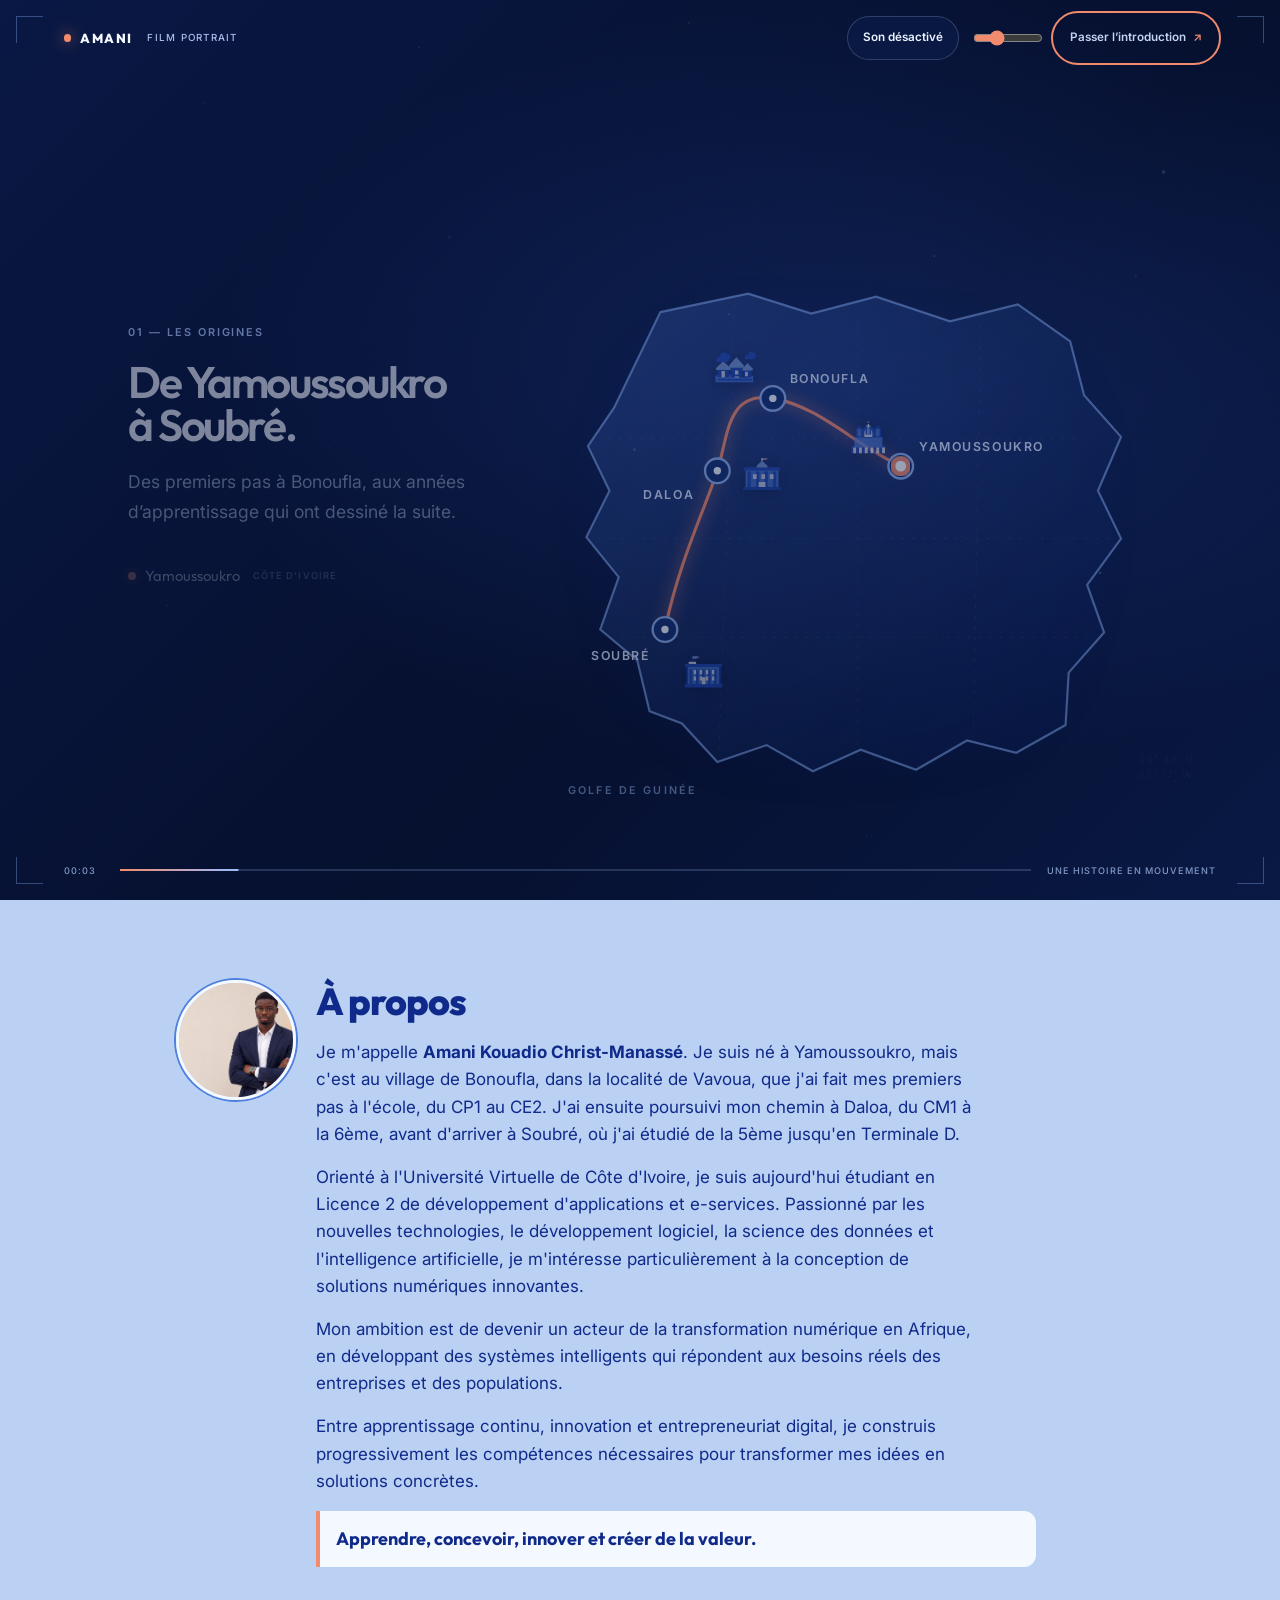
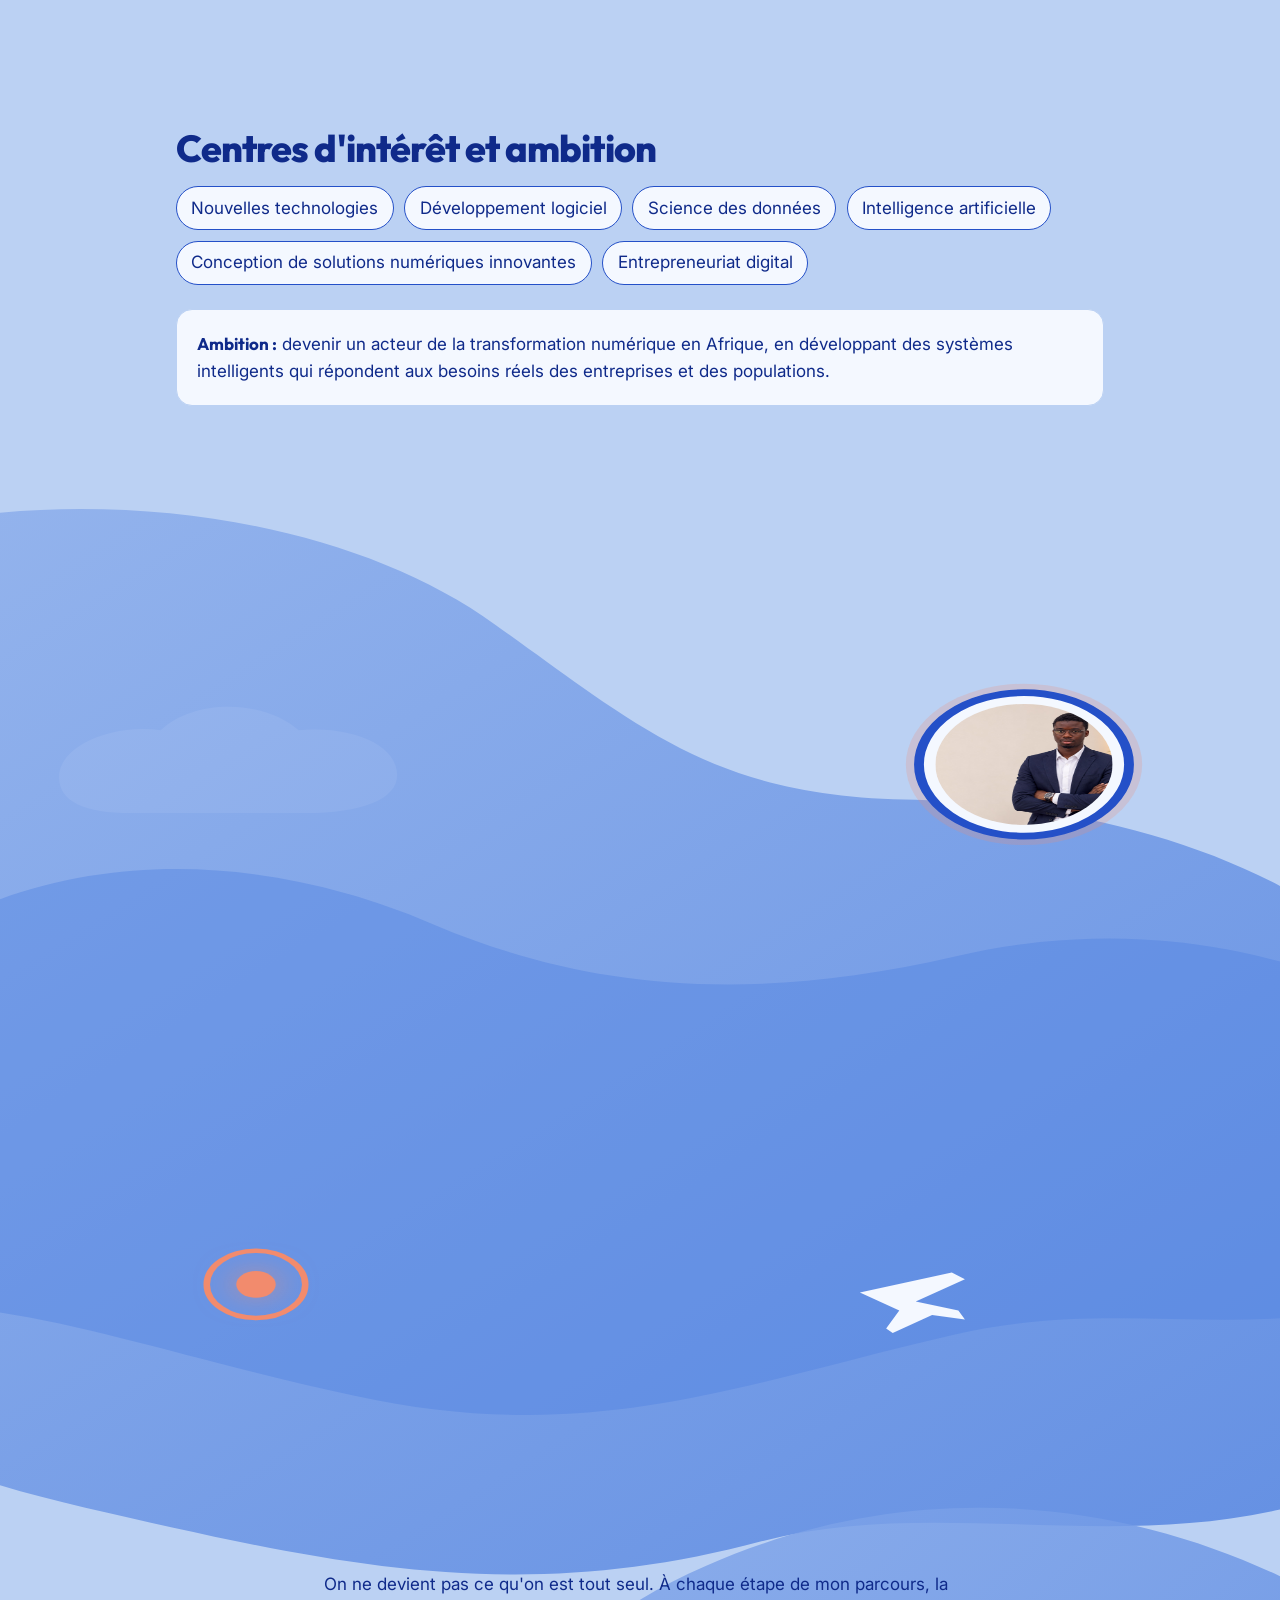
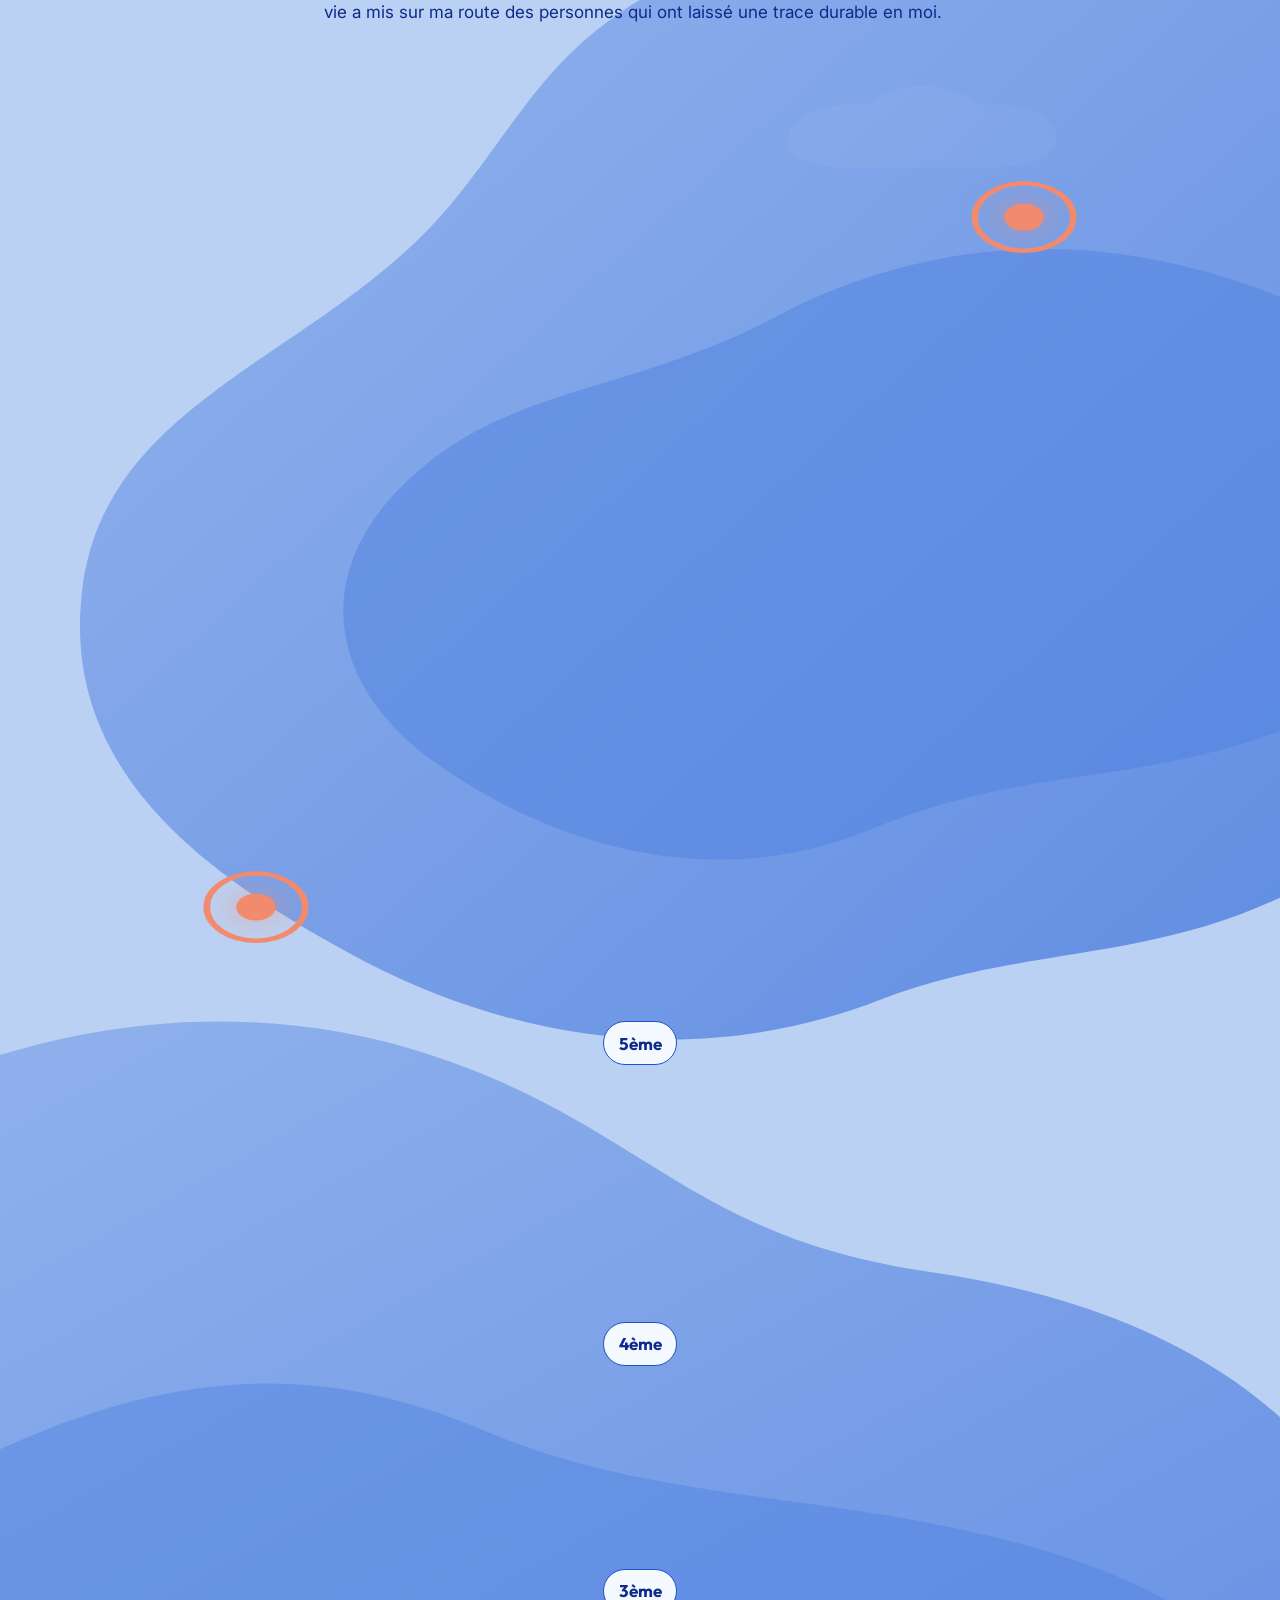
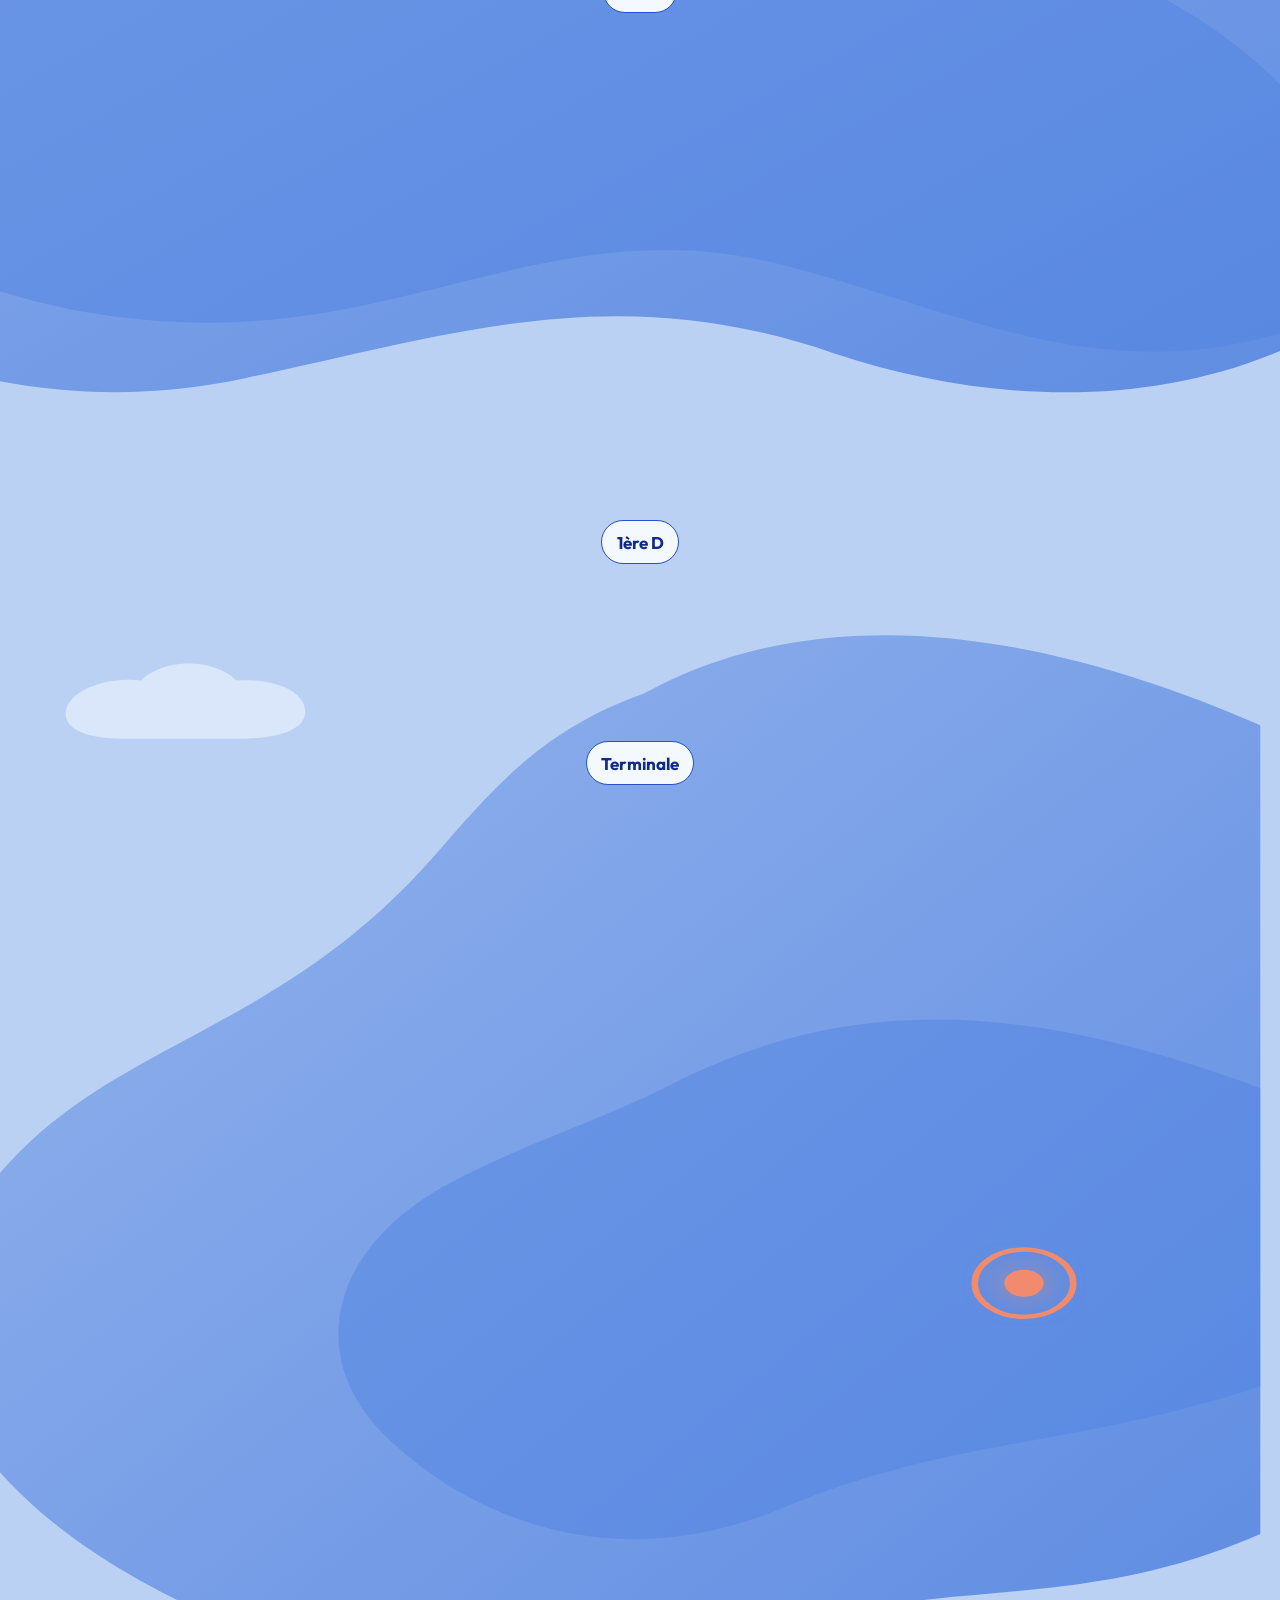
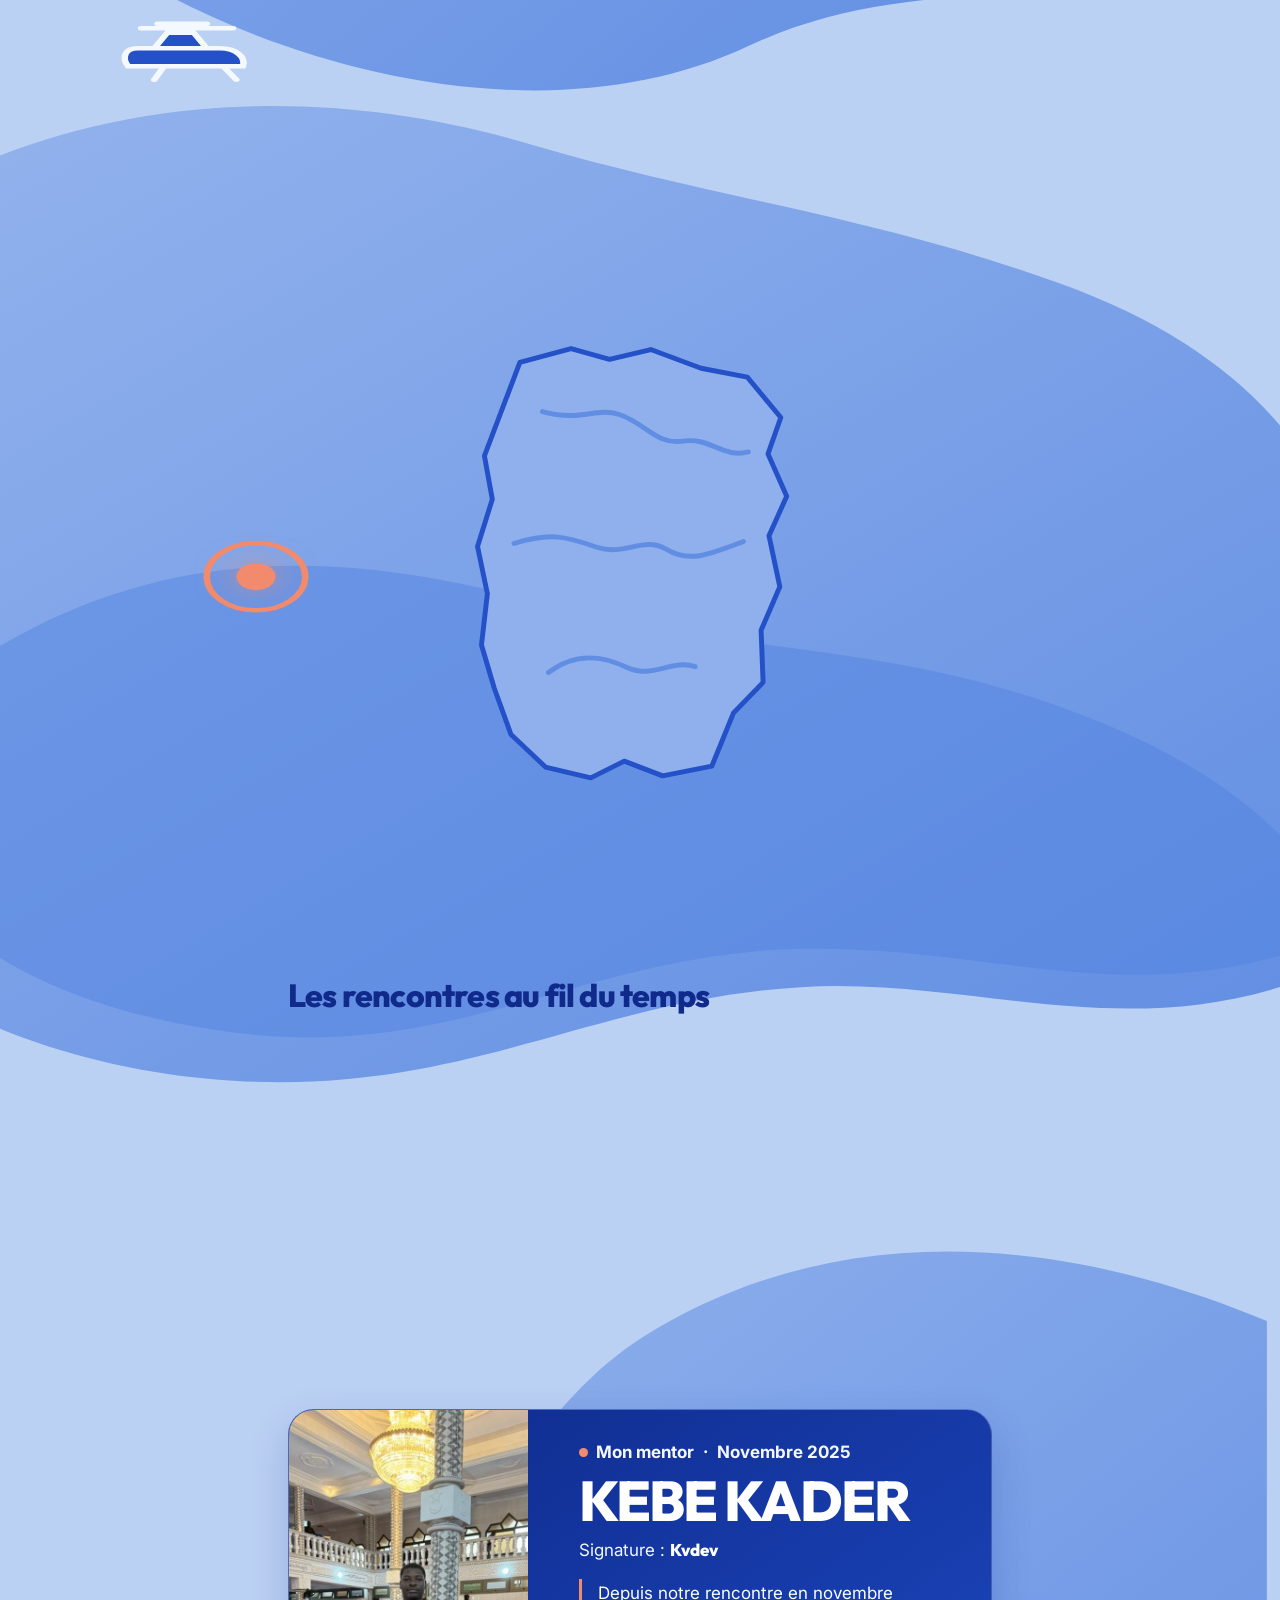
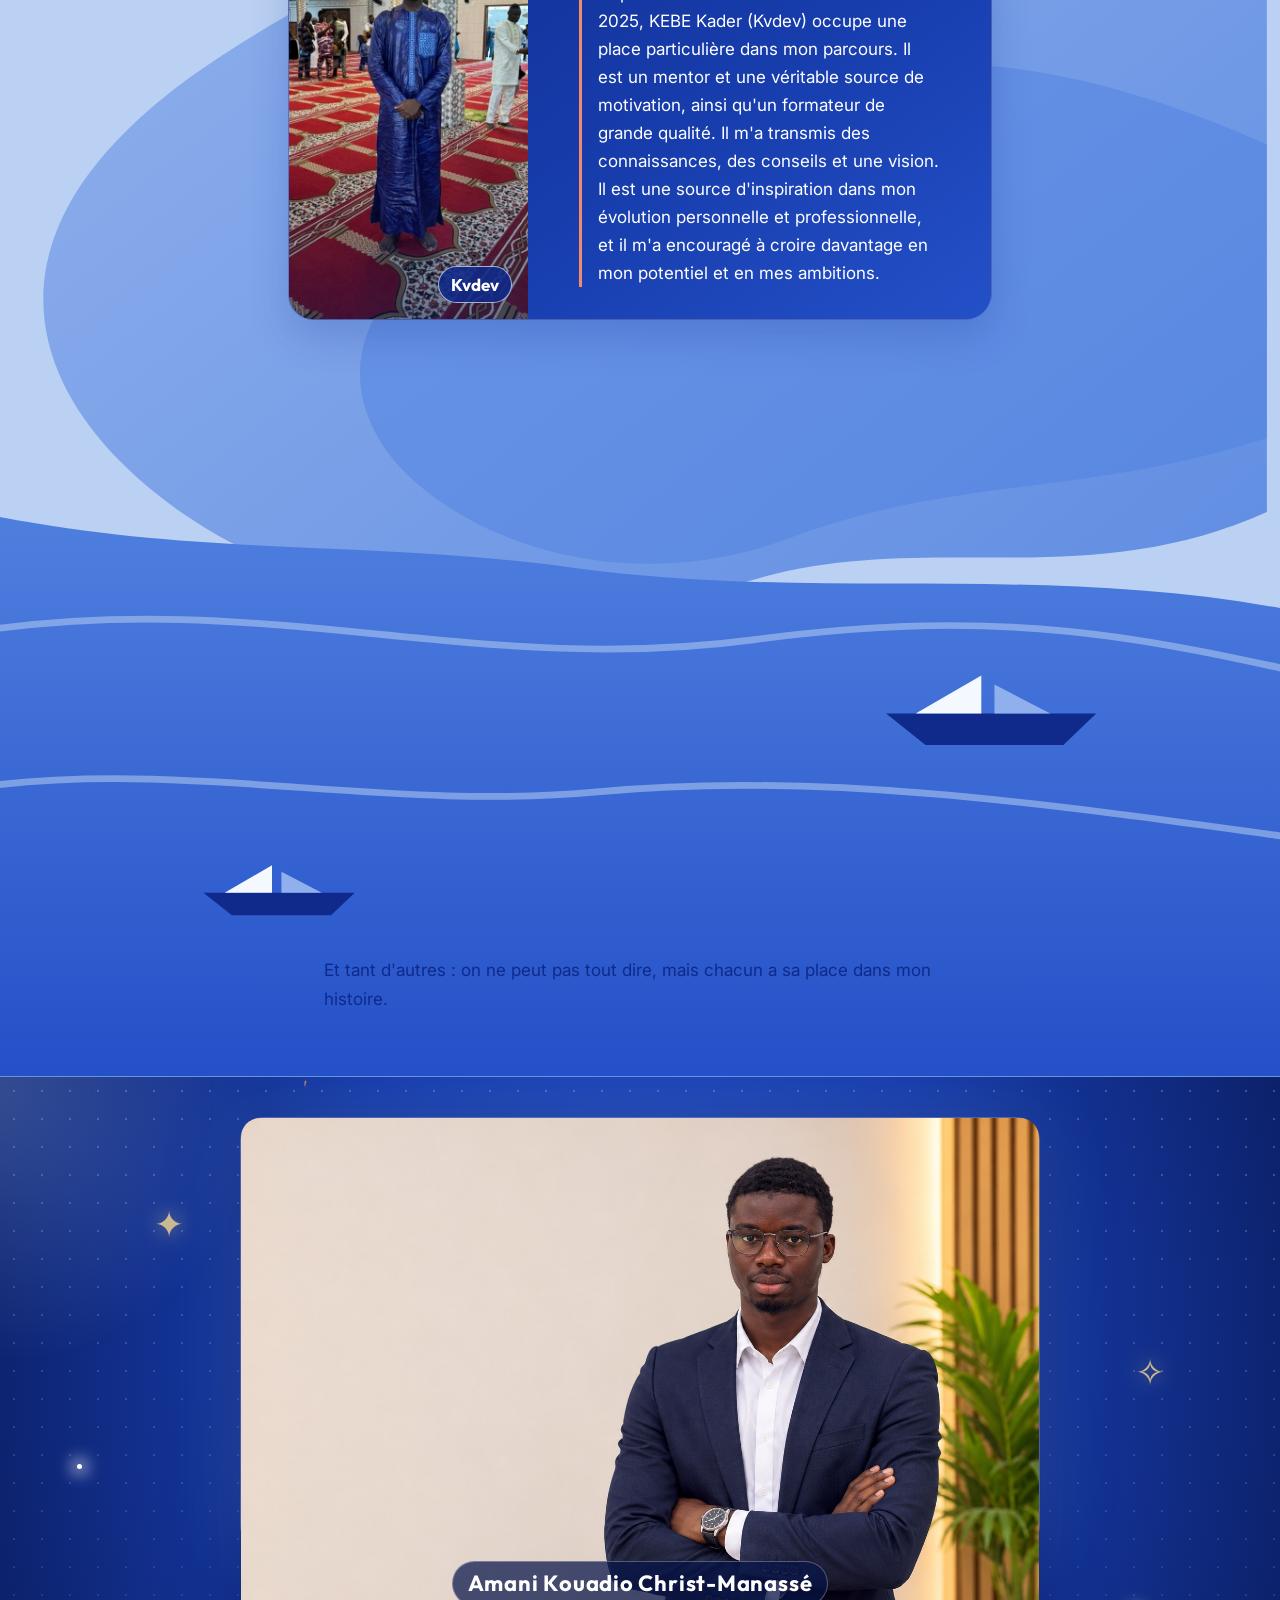
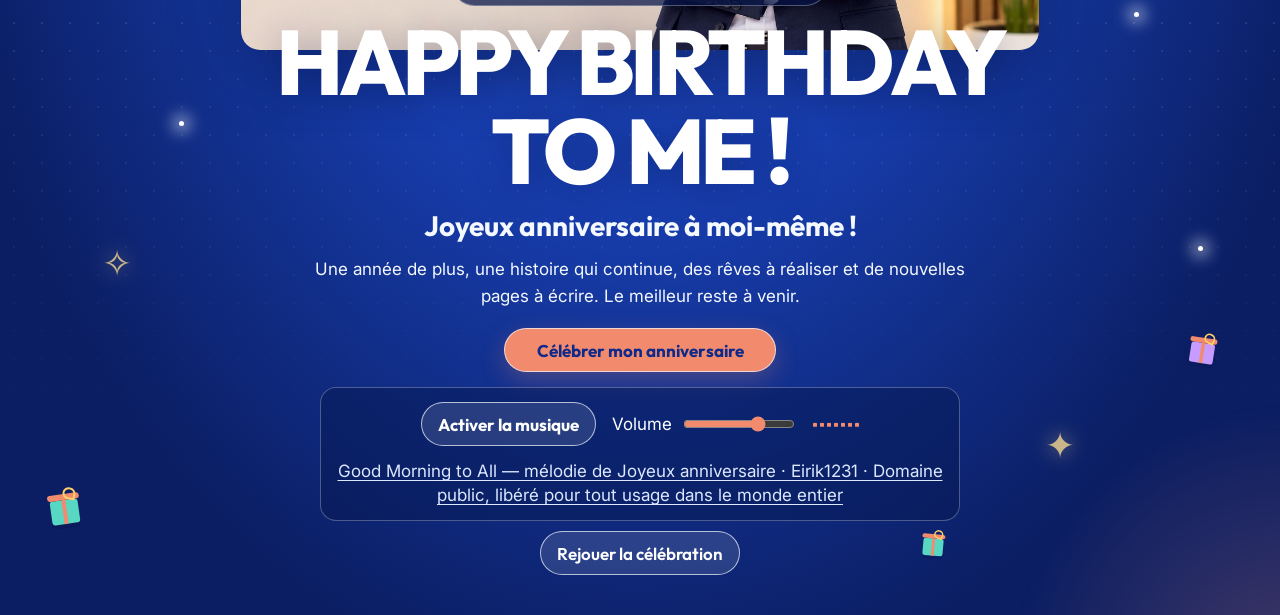
==== commit b4b4ce66: "new" ====
--- a/index.html
+++ b/index.html
@@ -20,6 +20,32 @@
     <script src="script.js" defer></script>
   </head>
   <body>
+    <dialog class="cinema-intro" id="cinema-intro" aria-label="Amani — Une histoire, une vision, un avenir à construire">
+      <canvas class="cinema-particles" id="cinema-particles" aria-hidden="true"></canvas>
+      <p class="visually-hidden" id="cinema-status" aria-live="polite" aria-atomic="true"></p>
+      <div class="cinema-frame" aria-hidden="true"><span></span><span></span><span></span><span></span></div>
+      <header class="cinema-controls">
+        <a class="cinema-mark" href="#accueil" aria-label="Amani, accueil"><span class="cinema-mark__dot"></span> AMANI <span>FILM PORTRAIT</span></a>
+        <div class="cinema-control-group"><button class="cinema-sound" id="cinema-sound" type="button" aria-pressed="false" aria-label="Activer le son">Son désactivé</button><label class="cinema-volume"><span class="visually-hidden">Volume du générique</span><input id="cinema-volume" type="range" min="0" max="1" step="0.05" value="0.32" aria-label="Volume du générique"></label><button class="cinema-skip" id="cinema-skip" type="button"><span class="skip-full">Passer l’introduction</span><span class="skip-compact">Passer</span><i aria-hidden="true">↗</i></button></div>
+      </header>
+      <div class="cinema-scenes" id="cinema-scenes" aria-live="off">
+        <section class="cinema-scene cinema-scene--origin" data-cinema-scene="origin" aria-label="Le commencement"><div class="origin-orbit" aria-hidden="true"><span></span><span></span><span></span><i></i></div><p class="cinema-kicker">UNE HISTOIRE · UNE VISION · UN AVENIR À CONSTRUIRE</p><h2 class="origin-title">AMANI</h2><p class="origin-line">Chaque histoire commence quelque part.</p><span class="origin-coordinate">6°49′ N &nbsp;·&nbsp; YAMOUSSOUKRO</span></section>
+        <section class="cinema-scene cinema-scene--map" data-cinema-scene="map" aria-label="Mes origines">
+          <div class="cinema-copy cinema-copy--map"><p class="cinema-kicker">01 — LES ORIGINES</p><h2>De Yamoussoukro<br>à Soubré.</h2><p>Des premiers pas à Bonoufla, aux années d’apprentissage qui ont dessiné la suite.</p><div class="map-caption"><span class="map-caption__pulse"></span><span id="map-caption-name">Yamoussoukro</span><span class="map-caption__coordinates">CÔTE D’IVOIRE</span></div></div>
+          <svg class="cinema-map" viewBox="0 0 420 370" role="img" aria-label="Carte schématique de la Côte d’Ivoire reliant Yamoussoukro, Bonoufla, Daloa et Soubré"><defs><linearGradient id="map-fill" x1="0" y1="0" x2="1" y2="1"><stop stop-color="#4F80DF" stop-opacity=".4"/><stop offset="1" stop-color="#0B1E63" stop-opacity=".15"/></linearGradient><filter id="map-glow"><feGaussianBlur stdDeviation="5" result="blur"/><feMerge><feMergeNode in="blur"/><feMergeNode in="SourceGraphic"/></feMerge></filter></defs><path class="map-country" d="M82 39 139 27 180 40 222 29 270 45 314 34 348 58 357 93 381 120 366 155 381 186 359 216 370 247 347 273 345 307 313 325 281 317 248 336 212 323 181 337 151 320 119 331 96 306 75 298 67 265 43 245 55 211 34 185 49 155 35 126 52 101Z" fill="url(#map-fill)" stroke="#91B8FF" stroke-opacity=".7" stroke-width="1.4"/><path class="map-grid" d="M48 121 356 121M42 186 376 186M57 250 362 250M130 34 120 327M210 31 210 327M290 40 285 318"/><path class="map-route map-route--story" id="cinema-map-route" d="M238 139 C208 125 185 100 155 95 S126 120 119 142 S94 201 85 245"/>
+            <image class="map-stamp" href="assets/illustrations/basilique-yamoussoukro.svg" x="202" y="106" width="30" height="30"/><image class="map-stamp" href="assets/illustrations/village-bonoufla.svg" x="116" y="60" width="28" height="28"/><image class="map-stamp" href="assets/illustrations/ecole-daloa.svg" x="134" y="130" width="28" height="28"/><image class="map-stamp" href="assets/illustrations/lycee-soubre.svg" x="96" y="258" width="28" height="28"/>
+            <g class="map-place" data-place="Yamoussoukro" transform="translate(238 139)"><circle r="8"/><circle class="map-place__core" r="2.4"/><text x="12" y="-10">YAMOUSSOUKRO</text></g><g class="map-place" data-place="Bonoufla" transform="translate(155 95)"><circle r="8"/><circle class="map-place__core" r="2.4"/><text x="11" y="-10">BONOUFLA</text></g><g class="map-place" data-place="Daloa" transform="translate(119 142)"><circle r="8"/><circle class="map-place__core" r="2.4"/><text x="-48" y="18">DALOA</text></g><g class="map-place" data-place="Soubré" transform="translate(85 245)"><circle r="8"/><circle class="map-place__core" r="2.4"/><text x="-48" y="20">SOUBRÉ</text></g><circle class="map-traveler" id="map-traveler" r="5" cx="238" cy="139"/><text class="map-ocean" x="22" y="352">GOLFE DE GUINÉE</text>
+          </svg><span class="map-index" aria-hidden="true">06° 49′ N<br>05° 17′ W</span>
+        </section>
+        <section class="cinema-scene cinema-scene--timeline" data-cinema-scene="timeline" aria-label="Mon parcours scolaire"><p class="cinema-kicker">02 — LE PARCOURS</p><h2>Chaque étape<br>ouvre un horizon.</h2><div class="school-timeline" aria-label="Chronologie : Bonoufla, Daloa, Soubré, puis l’Université Virtuelle de Côte d’Ivoire"><div class="school-track"><span class="school-track__fill"></span></div><article class="school-stop"><span class="school-stop__point"></span><p>Les premiers pas</p><h3>Bonoufla</h3><span>CP1 → CE2</span></article><article class="school-stop"><span class="school-stop__point"></span><p>Grandir, apprendre</p><h3>Daloa</h3><span>CM1 → 6ème</span></article><article class="school-stop"><span class="school-stop__point"></span><p>Le secondaire</p><h3>Soubré</h3><span>5ème → Terminale D</span></article><article class="school-stop school-stop--uvci"><span class="school-stop__point"></span><p>La suite s’invente</p><h3>UVCI</h3><span>Licence · développement d’applications &amp; e-services</span></article></div><p class="timeline-note">Université Virtuelle de Côte d’Ivoire</p></section>
+        <section class="cinema-scene cinema-scene--vision" data-cinema-scene="vision" aria-label="Mes passions et ma vision"><div class="vision-heading"><p class="cinema-kicker">03 — LA CURIOSITÉ EN MOUVEMENT</p><h2>Apprendre, concevoir,<br>innover, créer de la valeur.</h2></div><div class="vision-lab" aria-hidden="true"><div class="vision-code"><span>01 / SOFTWARE</span><pre><i>const</i> idee = <b>curiosité</b>;<br>&gt; <em>concevoir</em>(idee);<br><span class="code-cursor"></span></pre></div><svg class="vision-network" viewBox="0 0 240 200"><path d="M25 132 75 52 116 123 159 39 213 102M25 132 91 165 116 123 193 169 213 102M75 52 159 39M91 165 159 39"/><g><circle cx="25" cy="132" r="5"/><circle cx="75" cy="52" r="7"/><circle cx="116" cy="123" r="5"/><circle cx="159" cy="39" r="6"/><circle cx="213" cy="102" r="7"/><circle cx="91" cy="165" r="4"/><circle cx="193" cy="169" r="5"/></g></svg><div class="vision-orbit"><span>IA</span><i></i><i></i></div><div class="vision-tags"><span>Développement logiciel</span><span>Science des données</span><span>Intelligence artificielle</span><span>Technologies nouvelles</span><span>Innovation numérique</span></div></div><p class="vision-footer">L’idée devient outil. L’outil devient impact.</p></section>
+        <section class="cinema-scene cinema-scene--people" data-cinema-scene="people" aria-label="Les rencontres qui m’ont marqué"><p class="cinema-kicker">04 — LES RENCONTRES</p><h2>On ne devient pas<br>soi-même tout seul.</h2><div class="people-reel"><article class="reel-portrait"><img src="img/danielle.jpeg" alt="Danielle" width="256" height="320"><span>Danielle &amp; Eslie</span></article><article class="reel-portrait"><img src="img/cedric.jpeg" alt="Gnamien N’Goran Cédric Junior" width="256" height="320"><span>Cédric Junior</span></article><article class="reel-portrait reel-portrait--mentor"><img src="img/kader.jpeg" alt="Kader KEBE, Kvdev, mon mentor" width="256" height="320"><span>KEBE KADER <i>· MENTOR</i></span><b>Kvdev</b></article><article class="reel-portrait"><img src="img/alma.jpeg" alt="Les ALMA" width="256" height="320"><span>Les ALMA</span></article><article class="reel-portrait"><img src="img/artur.jpeg" alt="Arthur" width="256" height="320"><span>Arthur</span></article></div><p class="people-names">Boka Grâce · Anabelle · Abdoul Aziz · Hugor · Séphora · Arrielle · Sarah Valencia · Les frères Bernabé · Kader KEBE · Les ALMA · Arthur · Emmanuelle Déborah</p></section>
+        <section class="cinema-scene cinema-scene--future" data-cinema-scene="future" aria-label="Ma vision de demain"><div class="future-map-wrap"><svg class="future-map" viewBox="0 0 420 370" aria-hidden="true"><path d="M82 39 139 27 180 40 222 29 270 45 314 34 348 58 357 93 381 120 366 155 381 186 359 216 370 247 347 273 345 307 313 325 281 317 248 336 212 323 181 337 151 320 119 331 96 306 75 298 67 265 43 245 55 211 34 185 49 155 35 126 52 101Z"/><g class="future-connections"><path d="M238 139 119 235M238 139 185 255M119 235 185 255M166 194 313 112M185 255 295 290M238 139 310 210"/><circle cx="238" cy="139" r="4"/><circle cx="119" cy="235" r="4"/><circle cx="185" cy="255" r="4"/><circle cx="313" cy="112" r="4"/><circle cx="295" cy="290" r="4"/><circle cx="310" cy="210" r="4"/></g></svg><span class="future-word future-word--tech">TECHNOLOGIE</span><span class="future-word future-word--innov">INNOVATION</span><span class="future-word future-word--africa">AFRIQUE</span><span class="future-word future-word--avenir">AVENIR</span></div><div class="future-copy"><p class="cinema-kicker">05 — DEMAIN</p><h2>Construire des solutions<br>qui font avancer l’Afrique.</h2><p>Devenir un acteur de la transformation numérique en Afrique, avec des systèmes intelligents au service des besoins réels.</p></div></section>
+        <section class="cinema-scene cinema-scene--final" data-cinema-scene="final" aria-label="Amani Kouadio Christ-Manassé, mon histoire ne fait que commencer"><div class="final-image"><img src="img/manasse.jpeg" alt="Portrait d’Amani Kouadio Christ-Manassé" width="900" height="1200"></div><div class="final-shade"></div><div class="final-copy"><p class="cinema-kicker">LA SUITE S’ÉCRIT ENSEMBLE</p><h2>AMANI<br><span>KOUADIO CHRIST-MANASSÉ</span></h2><p>Mon histoire ne fait que commencer.</p><a class="cinema-cta" href="#a-propos">DÉCOUVRIR MON UNIVERS <span aria-hidden="true">↗</span></a></div></section>
+        <section class="cinema-scene cinema-scene--summary" data-cinema-scene="summary" aria-label="Présentation de mon parcours sans animation"><p class="cinema-kicker">AMANI — UNE HISTOIRE, UNE VISION, UN AVENIR À CONSTRUIRE</p><h2>De Bonoufla à l’UVCI.<br>Et maintenant, la suite.</h2><p>Étudiant en développement d’applications et e-services, passionné par le logiciel, la science des données et l’intelligence artificielle. Je veux contribuer à la transformation numérique en Afrique.</p><a class="cinema-cta" href="#a-propos">DÉCOUVRIR MON UNIVERS <span aria-hidden="true">↗</span></a></section>
+      </div>
+      <footer class="cinema-footer"><span id="cinema-timecode">00:00</span><div class="cinema-progress" role="progressbar" aria-label="Progression de l’introduction" aria-valuemin="0" aria-valuemax="100" aria-valuenow="0"><span id="cinema-progress-bar"></span></div><span>UNE HISTOIRE EN MOUVEMENT</span></footer>
+    </dialog>
     <main class="welcome" id="accueil">
       <div class="sky-grain" aria-hidden="true"></div>
 
@@ -90,9 +116,10 @@
         <span>Découvrir mon histoire</span>
         <svg aria-hidden="true" viewBox="0 0 24 24"><path d="M4 12h15m-7-7 7 7-7 7"/></svg>
       </a>
+      <button class="replay-intro" id="replay-intro" type="button"><span aria-hidden="true">↺</span> Revoir le générique</button>
     </main>
 
-    <section class="about-section reveal" id="a-propos" aria-labelledby="about-heading">
+    <section class="about-section reveal" id="a-propos" aria-labelledby="about-heading" tabindex="-1">
       <div class="about-layout">
         <img class="about-portrait" src="img/manasse.jpeg" alt="Amani Kouadio Christ-Manassé" width="120" height="120" loading="lazy">
         <div class="about-copy">
--- a/style.css
+++ b/style.css
@@ -852,3 +852,250 @@
 @media (prefers-reduced-motion: reduce) {
   *, *::before, *::after { scroll-behavior: auto !important; animation-duration: .01ms !important; animation-iteration-count: 1 !important; transition-duration: .01ms !important; }
 }
+
+/* Amani — film d’ouverture */
+.cinema-intro {
+  position: fixed;
+  inset: 0;
+  width: 100%;
+  max-width: none;
+  height: 100%;
+  max-height: none;
+  padding: 0;
+  overflow: hidden;
+  border: 0;
+  background: #07133c;
+  color: #f4f8ff;
+  isolation: isolate;
+}
+.cinema-intro[open] { display: grid; grid-template-rows: auto minmax(0, 1fr) auto; }
+html.cinema-open { overflow: hidden; }
+.cinema-intro::backdrop { background: #07133c; }
+.cinema-intro[open]::backdrop { animation: cinema-backdrop-in .45s ease-out both; }
+.cinema-particles { position: absolute; z-index: -1; inset: 0; width: 100%; height: 100%; pointer-events: none; }
+.cinema-intro::before { position: absolute; z-index: -1; inset: 0; background: radial-gradient(ellipse at 68% 43%, rgba(42, 84, 190, .25), transparent 54%), linear-gradient(135deg, #091844 0%, #06102f 58%, #091944 100%); content: ''; }
+.cinema-frame { position: absolute; z-index: 5; inset: 1rem; pointer-events: none; }
+.cinema-frame span { position: absolute; width: 1.7rem; height: 1.7rem; opacity: .34; }
+.cinema-frame span:nth-child(1) { top: 0; left: 0; border-top: 1px solid #91b8ff; border-left: 1px solid #91b8ff; }
+.cinema-frame span:nth-child(2) { top: 0; right: 0; border-top: 1px solid #91b8ff; border-right: 1px solid #91b8ff; }
+.cinema-frame span:nth-child(3) { right: 0; bottom: 0; border-right: 1px solid #91b8ff; border-bottom: 1px solid #91b8ff; }
+.cinema-frame span:nth-child(4) { bottom: 0; left: 0; border-bottom: 1px solid #91b8ff; border-left: 1px solid #91b8ff; }
+.cinema-controls { position: relative; z-index: 8; display: flex; min-height: 4.7rem; align-items: center; justify-content: space-between; gap: 1rem; padding: max(.7rem, env(safe-area-inset-top)) clamp(1.25rem, 5vw, 5rem) .65rem; }
+.cinema-mark { display: inline-flex; min-height: 44px; align-items: center; gap: .55rem; color: #f4f8ff; font-family: Outfit, sans-serif; font-size: .82rem; font-weight: 800; letter-spacing: .12em; text-decoration: none; }
+.cinema-mark > span:last-child { margin-left: .35rem; color: #a9bfed; font-family: Inter, sans-serif; font-size: .61rem; font-weight: 500; letter-spacing: .13em; }
+.cinema-mark__dot { width: .45rem; height: .45rem; border-radius: 50%; background: #f28b6d; box-shadow: 0 0 15px rgba(242,139,109,.8); }
+.cinema-control-group { display: flex; align-items: center; gap: .5rem; }
+.cinema-sound, .cinema-skip { min-height: 44px; padding: .55rem .8rem; border: 1px solid rgba(199,218,255,.2); border-radius: 999px; background: rgba(11,30,78,.55); color: #edf3ff; font: 600 .73rem/1 Inter, sans-serif; cursor: pointer; transition: background-color .2s ease, border-color .2s ease, transform .2s ease; }
+.cinema-sound { min-width: 7rem; }
+.cinema-volume { display: flex; min-height: 44px; align-items: center; padding: 0 .2rem; }
+.cinema-volume input { width: 4.4rem; height: 44px; accent-color: #f28b6d; cursor: pointer; }
+.cinema-volume input:focus-visible { outline: 2px solid #f28b6d; outline-offset: 2px; }
+.cinema-sound[aria-pressed="true"] { border-color: rgba(242,139,109,.7); background: rgba(242,139,109,.13); }
+.cinema-skip { border-color: transparent; background: transparent; color: #c4d3f0; }
+.cinema-skip i { margin-left: .45rem; color: #f28b6d; font-style: normal; }.skip-compact { display: none; }
+.cinema-sound:hover, .cinema-skip:hover { transform: translateY(-1px); border-color: rgba(199,218,255,.58); background-color: rgba(42,84,190,.36); }
+.cinema-sound:focus-visible, .cinema-skip:focus-visible, .cinema-cta:focus-visible, .replay-intro:focus-visible { outline: 2px solid #f28b6d; outline-offset: 3px; }
+.cinema-scenes { position: relative; min-height: 0; margin: 0 clamp(1.25rem, 5vw, 5rem); }
+.cinema-scene { position: absolute; inset: 0; display: flex; visibility: hidden; flex-direction: column; justify-content: center; overflow: hidden; opacity: 0; pointer-events: none; }
+.cinema-scene.is-active { visibility: visible; pointer-events: auto; }
+.cinema-kicker { margin: 0 0 1.2rem; color: #9eb7eb; font-size: .68rem; font-weight: 600; letter-spacing: .18em; line-height: 1.4; }
+.cinema-scene h2 { margin: 0; color: #f4f8ff; font-family: Outfit, sans-serif; font-size: clamp(2rem, 5.4vw, 4.8rem); font-weight: 600; letter-spacing: -.055em; line-height: .99; text-wrap: balance; }
+.cinema-scene p { text-wrap: pretty; }
+.cinema-scene--origin { align-items: center; text-align: center; }
+.origin-orbit { position: absolute; top: 50%; left: 50%; width: min(68vw, 39rem); aspect-ratio: 1; border: 1px solid rgba(145,184,255,.13); border-radius: 50%; transform: translate(-50%, -53%); }
+.origin-orbit::before, .origin-orbit::after { position: absolute; inset: 12%; border: 1px solid rgba(145,184,255,.13); border-radius: 50%; content: ''; }
+.origin-orbit::after { inset: 27%; border-color: rgba(242,139,109,.18); }
+.origin-orbit span { position: absolute; top: 50%; left: 50%; width: 6px; height: 6px; border-radius: 50%; background: #7fabff; box-shadow: 0 0 17px #74a4ff; }
+.origin-orbit span:nth-child(1) { transform: translate(-9rem,-6rem); }
+.origin-orbit span:nth-child(2) { transform: translate(11rem,3rem); background: #f28b6d; box-shadow: 0 0 17px #f28b6d; }
+.origin-orbit span:nth-child(3) { transform: translate(-2rem,12rem); width: 3px; height: 3px; }
+.origin-orbit i { position: absolute; top: 50%; left: -5%; width: 110%; height: 1px; background: linear-gradient(90deg, transparent, rgba(120,164,255,.18), transparent); transform: rotate(-28deg); }
+.cinema-scene--origin .cinema-kicker { position: relative; z-index: 1; margin-bottom: 1rem; }
+.origin-title { position: relative; z-index: 1; font-size: clamp(5.5rem, 19vw, 14.5rem) !important; font-weight: 700 !important; letter-spacing: -.09em !important; line-height: .82 !important; text-shadow: 0 12px 70px rgba(65,113,220,.2); }
+.origin-line { position: relative; z-index: 1; margin: 1.6rem 0 0; color: #c8d7f4; font-family: Outfit, sans-serif; font-size: clamp(1rem, 2.3vw, 1.55rem); font-weight: 400; }
+.origin-coordinate { position: absolute; bottom: 5%; color: #7693cb; font-size: .62rem; letter-spacing: .17em; }
+.cinema-scene--map { padding-left: clamp(0rem, 5vw, 4rem); }
+.cinema-copy--map { position: relative; z-index: 2; width: min(43%, 28rem); }
+.cinema-copy--map h2 { font-size: clamp(2.2rem,3.45vw,3.35rem); }
+.cinema-copy--map > p:not(.cinema-kicker) { max-width: 23rem; margin: 1.25rem 0 0; color: #b9c9e9; font-size: clamp(.9rem, 1.4vw, 1.1rem); line-height: 1.7; }
+.map-caption { display: flex; min-height: 2.5rem; align-items: center; gap: .55rem; margin-top: 1.8rem; color: #f4f8ff; font-family: Outfit, sans-serif; font-size: .92rem; }
+.map-caption__pulse { width: .5rem; height: .5rem; border-radius: 50%; background: #f28b6d; box-shadow: 0 0 0 5px rgba(242,139,109,.13); }
+.map-caption__coordinates { margin-left: .25rem; color: #8ba7dc; font: 500 .58rem/1 Inter, sans-serif; letter-spacing: .12em; }
+.cinema-map { position: absolute; right: 3%; bottom: 3%; width: auto; height: min(74%, 36rem); max-width: 64%; overflow: visible; }
+.map-grid { fill: none; stroke: #aac3ee; stroke-opacity: .1; stroke-width: .65; stroke-dasharray: 2 5; }
+.map-country { filter: drop-shadow(0 12px 35px rgba(37,78,173,.18)); }
+.map-route { fill: none; stroke: #f28b6d; stroke-width: 2; stroke-linecap: round; filter: url(#map-glow); }
+.map-place circle:first-child { fill: #123071; stroke: #8fb0ec; stroke-width: 1.5; }
+.map-place__core { fill: #f4f8ff; }
+.map-stamp { opacity: .72; filter: drop-shadow(0 2px 5px rgba(2,10,34,.45)); }
+.map-place text, .map-ocean { fill: #d8e4fb; font: 600 8px Inter, sans-serif; letter-spacing: 1px; }
+.map-ocean { fill: #718cbd; font-size: 7px; letter-spacing: 1.4px; }
+.map-traveler { fill: #fff; stroke: #f28b6d; stroke-width: 3; filter: url(#map-glow); }
+.map-index { position: absolute; right: 2%; bottom: 8%; color: #7f98c7; font: 500 .61rem/1.7 Inter, sans-serif; letter-spacing: .12em; text-align: right; }
+.cinema-scene--timeline { padding-left: clamp(0rem, 5vw, 4rem); }
+.school-timeline { position: relative; display: grid; grid-template-columns: repeat(4, minmax(0, 1fr)); gap: clamp(.8rem, 2.7vw, 2.4rem); margin-top: clamp(3rem, 8vh, 5.5rem); }
+.school-track { position: absolute; top: 7px; right: 4%; left: 0; height: 1px; background: rgba(145,184,255,.25); }
+.school-track__fill { display: block; width: 0; height: 100%; background: linear-gradient(90deg,#f28b6d,#8fb0ec); box-shadow: 0 0 14px rgba(143,176,236,.55); }
+.school-stop { position: relative; padding-top: 2rem; opacity: 0; transform: translateY(12px); }
+.school-stop__point { position: absolute; top: 0; left: 0; width: 14px; height: 14px; border: 1px solid #f28b6d; border-radius: 50%; background: #0a1944; box-shadow: 0 0 0 5px rgba(242,139,109,.09); }
+.school-stop p { margin: 0 0 .5rem; color: #91a9d6; font-size: .71rem; }
+.school-stop h3 { margin: 0 0 .5rem; color: #f4f8ff; font: 600 clamp(1.25rem,2.5vw,2rem)/1.1 Outfit,sans-serif; letter-spacing: -.04em; }
+.school-stop > span:last-child { display: block; max-width: 15rem; color: #bdcbea; font-size: .77rem; line-height: 1.55; }
+.school-stop--uvci h3 { color: #f28b6d; }
+.timeline-note { margin: 2.5rem 0 0; color: #7f98c7; font-size: .62rem; letter-spacing: .14em; text-transform: uppercase; }
+.cinema-scene--vision { justify-content: center; }
+.vision-heading { position: relative; z-index: 2; }
+.vision-heading h2 { font-size: clamp(2.1rem, 5.1vw, 4.4rem); }
+.vision-lab { position: absolute; top: 10%; right: 2%; width: min(48%, 38rem); height: 80%; }
+.vision-code { position: absolute; z-index: 2; top: 17%; left: 0; width: min(85%, 23rem); padding: 1.2rem 1.4rem; border: 1px solid rgba(145,184,255,.18); background: rgba(8,22,60,.68); box-shadow: 0 22px 70px rgba(0,0,0,.18); backdrop-filter: blur(10px); }
+.vision-code > span { color: #7693cb; font-size: .58rem; letter-spacing: .12em; }
+.vision-code pre { margin: 1rem 0 0; color: #e0eaff; font: 500 clamp(.76rem,1.2vw,.95rem)/1.9 ui-monospace,monospace; white-space: pre-wrap; }
+.vision-code pre i { color: #f28b6d; font-style: normal; }
+.vision-code pre b { color: #9abaff; font-weight: 500; }
+.vision-code pre em { color: #8ed7c0; font-style: normal; }
+.code-cursor { display: inline-block; width: 2px; height: 1rem; margin-left: 2px; background: #f28b6d; vertical-align: middle; }
+.vision-network { position: absolute; top: 0; right: 0; width: 58%; height: 85%; overflow: visible; }
+.vision-network > path { fill: none; stroke: #5f85d2; stroke-opacity: .43; stroke-width: 1; }
+.vision-network circle { fill: #8fb0ec; filter: drop-shadow(0 0 6px #6b9fff); }
+.vision-network circle:nth-child(2n) { fill: #f28b6d; }
+.vision-orbit { position: absolute; top: 17%; right: 11%; display: grid; width: 5rem; aspect-ratio: 1; place-items: center; border: 1px solid rgba(242,139,109,.53); border-radius: 50%; color: #f4f8ff; font: 600 1.2rem Outfit,sans-serif; box-shadow: 0 0 35px rgba(242,139,109,.13),inset 0 0 25px rgba(242,139,109,.08); }
+.vision-orbit i { position: absolute; inset: -.7rem; border: 1px solid rgba(143,176,236,.2); border-radius: 50%; transform: rotate(42deg) scaleY(.55); }
+.vision-orbit i:last-child { transform: rotate(-42deg) scaleY(.55); }
+.vision-tags { position: absolute; right: 0; bottom: 2%; display: flex; max-width: 95%; flex-wrap: wrap; justify-content: flex-end; gap: .5rem; }
+.vision-tags span { padding: .52rem .68rem; border: 1px solid rgba(145,184,255,.2); border-radius: 999px; background: rgba(12,31,82,.74); color: #c7d6f2; font-size: .65rem; }
+.vision-tags span:nth-child(3) { border-color: rgba(242,139,109,.45); color: #ffd2c5; }
+.vision-footer { position: absolute; bottom: 7%; left: 0; color: #90a9d7; font-size: .75rem; letter-spacing: .04em; }
+.cinema-scene--people { align-items: center; text-align: center; }
+.cinema-scene--people .cinema-kicker { margin-bottom: .65rem; }
+.cinema-scene--people h2 { font-size: clamp(2rem,4vw,3.6rem); }
+.people-reel { display: flex; width: min(100%, 57rem); align-items: center; justify-content: center; gap: clamp(.55rem,1.7vw,1.4rem); margin-top: clamp(1.3rem,3vh,2rem); }
+.reel-portrait { position: relative; width: clamp(5rem,11vw,9rem); height: clamp(7rem,19vh,12rem); flex: 0 1 9rem; overflow: hidden; border: 1px solid rgba(183,204,243,.3); background: #122858; box-shadow: 0 10px 35px rgba(0,0,0,.2); opacity: 0; transform: translateY(18px) scale(.96); }
+.reel-portrait:nth-child(1), .reel-portrait:nth-child(5) { margin-top: 1rem; }
+.reel-portrait:nth-child(2), .reel-portrait:nth-child(4) { margin-top: -.6rem; }
+.reel-portrait--mentor { width: clamp(6.3rem,14vw,11rem); height: clamp(8.5rem,23vh,14rem); flex-basis: 11rem; border-color: rgba(242,139,109,.68); box-shadow: 0 0 0 4px rgba(242,139,109,.09),0 18px 60px rgba(0,0,0,.34); }
+.reel-portrait img { width: 100%; height: 100%; object-fit: cover; object-position: center 28%; filter: saturate(.83); }
+.reel-portrait::after { position: absolute; inset: 25% 0 0; background: linear-gradient(transparent,rgba(4,12,37,.92)); content: ''; }
+.reel-portrait > span { position: absolute; z-index: 1; right: .3rem; bottom: .55rem; left: .3rem; color: #fff; font: 600 clamp(.55rem,1.15vw,.78rem)/1.25 Outfit,sans-serif; }
+.reel-portrait > span i { color: #f3a28c; font-size: .55rem; font-style: normal; }
+.reel-portrait--mentor > b { position: absolute; z-index: 1; top: .5rem; left: .5rem; color: #ffd6ca; font: 500 .6rem Inter,sans-serif; letter-spacing: .08em; }
+.people-names { max-width: 54rem; margin: 1.2rem 1rem 0; color: #9eb1d6; font-size: clamp(.59rem,1.05vw,.72rem); line-height: 1.8; }
+.cinema-scene--future { justify-content: flex-end; padding: 0 0 2%; }
+.future-map-wrap { position: absolute; inset: -8% 3% 0 28%; }
+.future-map { position: absolute; inset: 0; width: 100%; height: 100%; overflow: visible; }
+.future-map > path { fill: rgba(50,89,169,.13); stroke: rgba(143,176,236,.52); stroke-width: 1.2; }
+.future-connections path { fill: none; stroke: #75a2ff; stroke-width: 1; stroke-dasharray: 3 6; opacity: .65; }
+.future-connections circle { fill: #f28b6d; filter: drop-shadow(0 0 8px #f28b6d); }
+.future-word { position: absolute; color: rgba(217,231,255,.78); font: 600 clamp(.62rem,1.2vw,.82rem) Outfit,sans-serif; letter-spacing: .15em; text-shadow: 0 0 16px rgba(124,165,248,.58); }
+.future-word--tech { top: 26%; left: 14%; }.future-word--innov { top: 42%; right: 5%; }.future-word--africa { right: 20%; bottom: 18%; color: #ffd0c2; }.future-word--avenir { top: 14%; right: 26%; }
+.future-copy { position: relative; z-index: 2; width: min(58%, 40rem); padding: 1.5rem 0 1rem clamp(0rem,5vw,4rem); background: linear-gradient(90deg,#07133c 62%,transparent); }
+.future-copy h2 { font-size: clamp(2rem,4.8vw,4.2rem); }
+.future-copy > p:last-child { max-width: 29rem; margin: 1.15rem 0 0; color: #bdcbea; font-size: clamp(.83rem,1.3vw,1rem); line-height: 1.65; }
+.cinema-scene--final { align-items: flex-end; justify-content: center; padding-right: clamp(1rem,7vw,7rem); }
+.cinema-scene--summary { align-items: flex-start; justify-content: center; padding: 0 clamp(.5rem,8vw,7rem); }
+.cinema-scene--summary > p:not(.cinema-kicker) { max-width: 42rem; margin: 1.2rem 0 1.5rem; color: #c4d3f0; font-size: clamp(.9rem,1.5vw,1.05rem); line-height: 1.7; }
+.final-image { position: absolute; top: -7%; right: 0; bottom: -12%; width: min(37%, 30rem); overflow: hidden; opacity: .84; transform: scale(1.12); }
+.final-image img { width: 100%; height: 100%; object-fit: cover; object-position: center 24%; filter: saturate(.75) contrast(1.04); }
+.final-shade { position: absolute; inset: 0; background: linear-gradient(90deg,#07133c 4%,rgba(7,19,60,.93) 30%,rgba(7,19,60,.12) 100%),linear-gradient(0deg,#07133c 0%,transparent 47%); }
+.final-copy { position: relative; z-index: 2; width: min(100%, 57rem); padding: 1rem 0 1.5rem clamp(0rem,5vw,4rem); }
+.final-copy h2 { font-size: clamp(2.5rem,6.5vw,5.8rem); line-height: .88; }
+.final-copy h2 span { font-size: .38em; letter-spacing: -.035em; }
+.final-copy > p:not(.cinema-kicker) { margin: 1.2rem 0 1.45rem; color: #cad7f0; font: 400 clamp(.95rem,1.7vw,1.2rem) Outfit,sans-serif; }
+.cinema-cta { display: inline-flex; min-height: 3.35rem; align-items: center; justify-content: center; gap: 1.3rem; padding: .8rem 1.15rem; border: 1px solid rgba(242,139,109,.73); background: #f28b6d; color: #07133c; font: 700 .72rem/1 Outfit,sans-serif; letter-spacing: .08em; text-decoration: none; box-shadow: 0 9px 32px rgba(242,139,109,.17); transition: background-color .2s ease, transform .2s ease, box-shadow .2s ease; }
+.cinema-cta span { font-size: 1rem; }.cinema-cta:hover { transform: translateY(-2px); background: #ffad96; box-shadow: 0 13px 38px rgba(242,139,109,.3); }
+.cinema-footer { position: relative; z-index: 8; display: grid; grid-template-columns: 2.5rem minmax(4rem,1fr) auto; align-items: center; gap: 1rem; min-height: 3.4rem; padding: .4rem clamp(1.25rem,5vw,5rem) max(.7rem,env(safe-area-inset-bottom)); color: #8098c5; font: 500 .57rem/1 Inter,sans-serif; letter-spacing: .12em; }
+.cinema-footer > span:last-child { text-align: right; }
+.cinema-progress { height: 2px; overflow: hidden; background: rgba(167,194,244,.2); }
+.cinema-progress > span { display: block; width: 100%; height: 100%; background: linear-gradient(90deg,#f28b6d,#9bbcff); transform: scaleX(0); transform-origin: left center; }
+.replay-intro { position: absolute; right: max(1.25rem,env(safe-area-inset-right)); bottom: max(1rem,env(safe-area-inset-bottom)); z-index: 3; display: flex; min-height: 44px; align-items: center; gap: .45rem; padding: .6rem .8rem; border: 1px solid rgba(15,42,138,.23); border-radius: 999px; background: rgba(244,248,255,.58); color: var(--ink); font: 600 .74rem/1 Inter,sans-serif; cursor: pointer; backdrop-filter: blur(8px); transition: background-color .18s ease, transform .18s ease; }
+.replay-intro span { color: var(--deep); font-size: 1.1rem; }.replay-intro:hover { transform: translateY(-2px); background: #f4f8ff; }
+.cinema-intro.cinema--lightweight .cinema-particles { opacity: .28; }
+.cinema-intro.cinema--lightweight .vision-lab { opacity: .7; }
+@keyframes cinema-backdrop-in { from { opacity: 0; } to { opacity: 1; } }
+
+@media (max-width: 700px) {
+  .cinema-controls { min-height: 4rem; padding-right: 1.25rem; padding-left: 1.25rem; }
+  .cinema-mark > span:last-child { display: none; }
+  .cinema-sound, .cinema-skip { padding-right: .62rem; padding-left: .62rem; font-size: .66rem; }
+  .cinema-sound { min-width: 5.7rem; }
+  .cinema-volume { padding: 0; }.cinema-volume input { width: 3.1rem; }
+  .skip-full { display: none; }.skip-compact { display: inline; }.cinema-skip { white-space: nowrap; }
+  .cinema-scenes { margin: 0 1.25rem; }
+  .cinema-scene { justify-content: center; }
+  .cinema-kicker { margin-bottom: .9rem; font-size: .59rem; letter-spacing: .13em; }
+  .cinema-scene h2 { font-size: clamp(2.25rem,10vw,3.6rem); }
+  .origin-title { font-size: clamp(5rem,25vw,9rem) !important; }
+  .origin-orbit { width: 93vw; }
+  .origin-orbit span:nth-child(1) { transform: translate(-5rem,-4rem); }.origin-orbit span:nth-child(2) { transform: translate(6rem,2.4rem); }.origin-orbit span:nth-child(3) { transform: translate(-1rem,7rem); }
+  .origin-line { max-width: 18rem; margin-top: 1.1rem; }
+  .origin-coordinate { bottom: 10%; font-size: .53rem; }
+  .cinema-scene--map { justify-content: flex-start; padding: 7vh 0 0; }
+  .cinema-copy--map { width: min(100%, 25rem); }
+  .cinema-copy--map > p:not(.cinema-kicker) { max-width: 20rem; margin-top: .85rem; font-size: .87rem; }
+  .map-caption { margin-top: 1rem; }
+  .cinema-map { top: auto; right: 0; bottom: 4%; width: min(100%, 31rem); height: auto; max-width: 100%; transform: none; }
+  .map-index { right: 1%; bottom: 1%; font-size: .5rem; }
+  .cinema-scene--timeline { justify-content: flex-start; padding-top: 9vh; }
+  .school-timeline { grid-template-columns: minmax(0,1fr); gap: .85rem; margin: 1.7rem 0 0 .25rem; }
+  .school-track { top: 5px; bottom: 5px; left: 5px; width: 1px; height: auto; }
+  .school-track__fill { width: 100%; height: 0; background: linear-gradient(#f28b6d,#8fb0ec); }
+  .school-stop { min-height: 4rem; padding: 0 0 0 1.7rem; }
+  .school-stop__point { top: 3px; left: 0; width: 12px; height: 12px; }
+  .school-stop p { margin-bottom: .2rem; font-size: .64rem; }
+  .school-stop h3 { margin-bottom: .15rem; font-size: 1.24rem; }
+  .school-stop > span:last-child { max-width: 18rem; font-size: .67rem; }
+  .timeline-note { margin: 1rem 0 0 1.7rem; font-size: .53rem; }
+  .vision-heading h2 { font-size: clamp(2rem,8.5vw,3.3rem); }
+  .vision-lab { top: 38%; right: 0; width: 100%; height: 53%; }
+  .vision-code { top: 4%; left: 0; width: min(74%,19rem); padding: .8rem .9rem; }
+  .vision-code pre { margin-top: .6rem; font-size: .7rem; }
+  .vision-network { top: -4%; right: -2%; width: 59%; height: 62%; }
+  .vision-orbit { top: 8%; right: 2%; width: 3.5rem; font-size: .9rem; }
+  .vision-tags { right: 0; bottom: 1%; justify-content: flex-start; gap: .38rem; }
+  .vision-tags span { padding: .42rem .5rem; font-size: .57rem; }
+  .vision-footer { bottom: 4%; font-size: .63rem; }
+  .cinema-scene--people h2 { font-size: clamp(1.9rem,8.5vw,3rem); }
+  .people-reel { gap: .35rem; margin-top: 1.4rem; }
+  .reel-portrait { width: min(17vw,6.4rem); height: clamp(6.5rem,16vh,9.5rem); flex-basis: 18%; }
+  .reel-portrait--mentor { width: min(21vw,7rem); height: clamp(8rem,19vh,11rem); flex-basis: 22%; }
+  .reel-portrait > span { bottom: .35rem; font-size: .55rem; }
+  .reel-portrait--mentor > b { top: .3rem; left: .3rem; font-size: .5rem; }
+  .people-names { margin-top: 1rem; font-size: .59rem; line-height: 1.7; }
+  .cinema-scene--future { justify-content: flex-end; padding-bottom: 10%; }
+  .future-map-wrap { inset: 1% -10% 17% 3%; }
+  .future-copy { width: 100%; padding: 1.1rem .5rem .8rem 0; background: linear-gradient(0deg,#07133c 15%,rgba(7,19,60,.86) 76%,transparent); }
+  .future-copy h2 { font-size: clamp(2rem,8.4vw,3.2rem); }
+  .future-copy > p:last-child { max-width: 22rem; margin-top: .8rem; font-size: .83rem; }
+  .future-word { font-size: .57rem; letter-spacing: .1em; }
+  .final-image { top: 1%; right: -15%; bottom: 12%; width: 82%; opacity: .7; }
+  .final-shade { background: linear-gradient(0deg,#07133c 8%,rgba(7,19,60,.78) 47%,rgba(7,19,60,.05) 100%),linear-gradient(90deg,rgba(7,19,60,.28),transparent); }
+  .final-copy { padding: 0 0 4vh; }
+  .final-copy h2 { font-size: clamp(2.6rem,12.5vw,4.4rem); }
+  .final-copy h2 span { font-size: .42em; }
+  .final-copy > p:not(.cinema-kicker) { margin: .9rem 0 1.1rem; }
+  .cinema-cta { min-height: 3.1rem; gap: .8rem; font-size: .66rem; }
+  .cinema-footer { grid-template-columns: 2.3rem minmax(3rem,1fr); gap: .75rem; min-height: 3rem; padding-right: 1.25rem; padding-left: 1.25rem; font-size: .52rem; }
+  .cinema-footer > span:last-child { display: none; }
+  .cinema-frame { inset: .55rem; }
+  .replay-intro { right: 1rem; bottom: 1rem; font-size: .69rem; }
+}
+@media (max-width: 400px) {
+  .cinema-controls { gap: .35rem; padding-right: .75rem; padding-left: .75rem; }
+  .cinema-control-group { gap: .12rem; }
+  .cinema-sound { min-width: 4.25rem; padding-right: .35rem; padding-left: .35rem; font-size: .61rem; }
+  .cinema-volume input { width: 2.45rem; }
+  .cinema-skip { gap: 0; padding-right: .35rem; padding-left: .35rem; font-size: .63rem; }
+  .cinema-skip i { margin-left: .2rem; }
+}
+@media (max-height: 650px) and (min-width: 701px) {
+  .cinema-controls { min-height: 3.6rem; }
+  .cinema-scene h2 { font-size: clamp(1.8rem,4vw,3.4rem); }
+  .school-timeline { margin-top: 2rem; }
+  .people-reel { margin-top: .8rem; }
+  .reel-portrait { height: 7rem; }
+  .reel-portrait--mentor { height: 8.2rem; }
+  .cinema-footer { min-height: 2.7rem; }
+}
+@media (prefers-reduced-motion: reduce) {
+  .cinema-intro *, .cinema-intro *::before, .cinema-intro *::after { scroll-behavior: auto !important; }
+  .replay-intro { transition: none; }
+}
